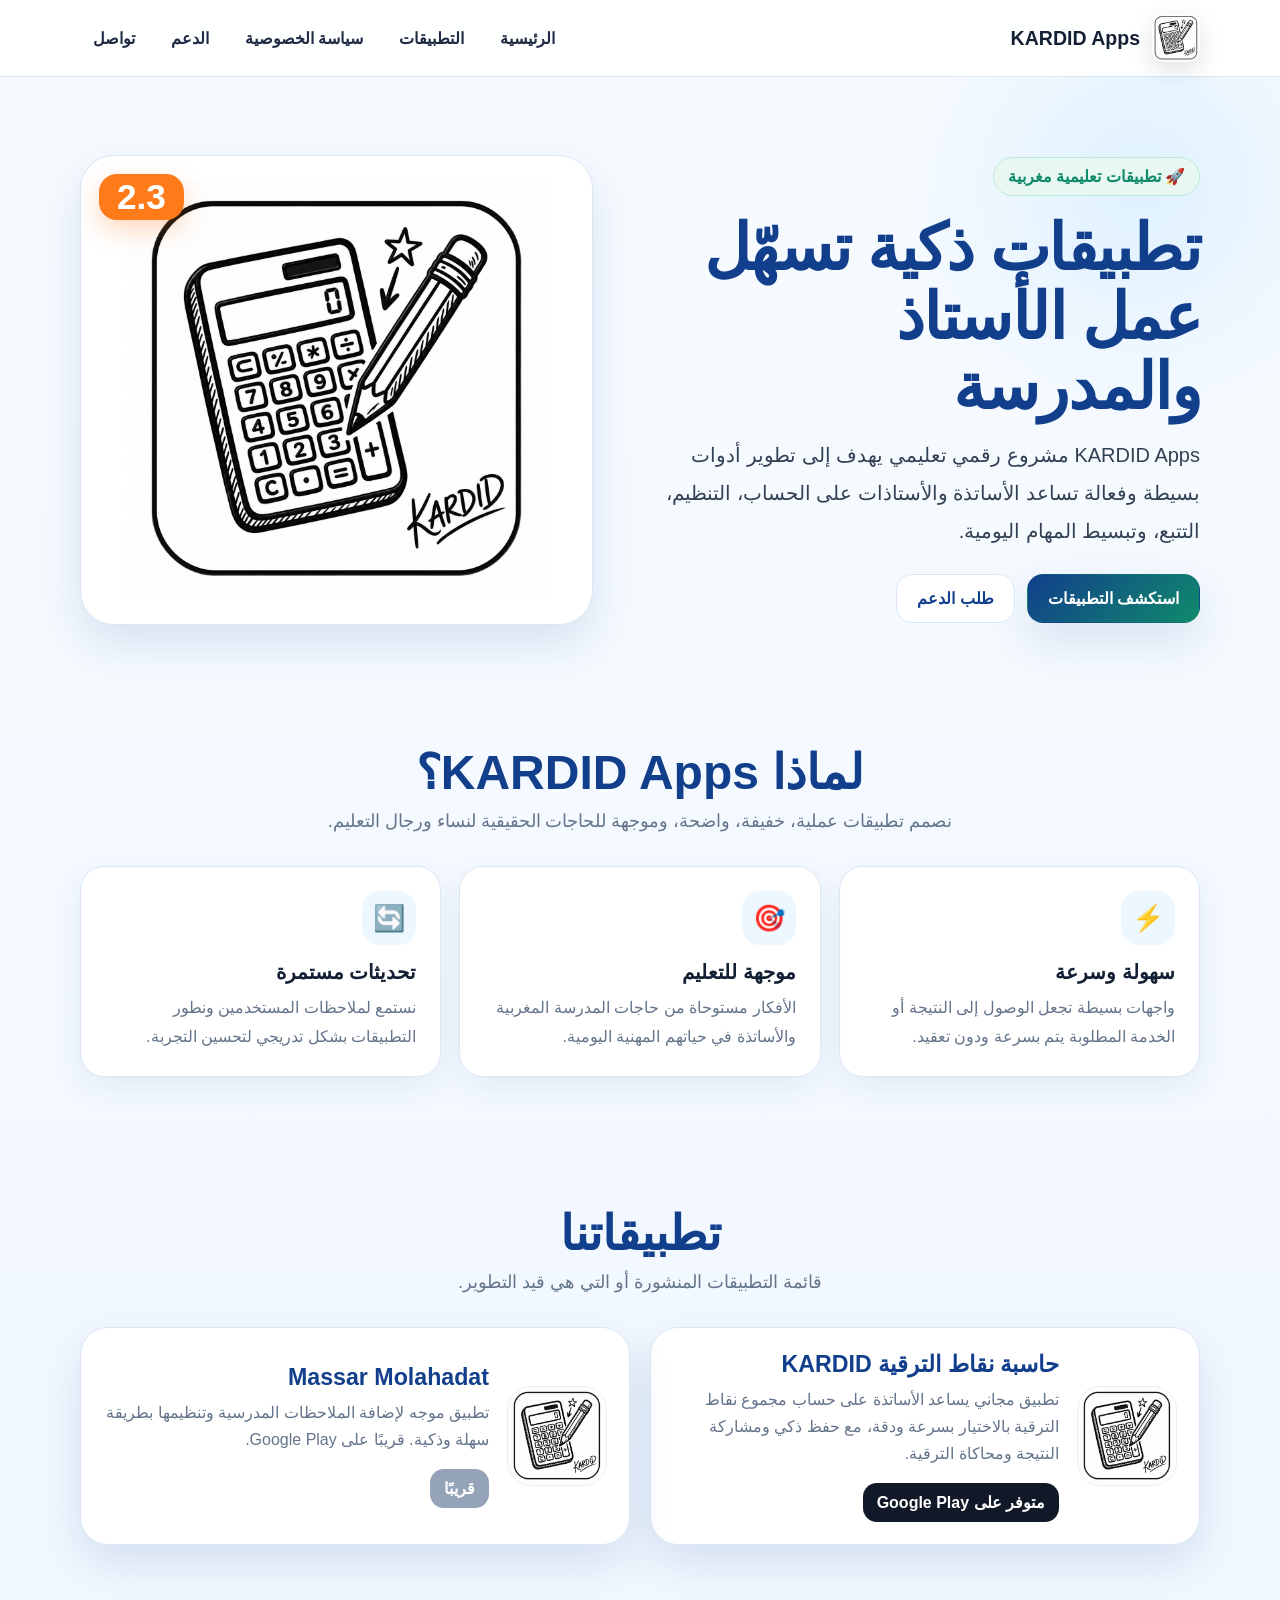
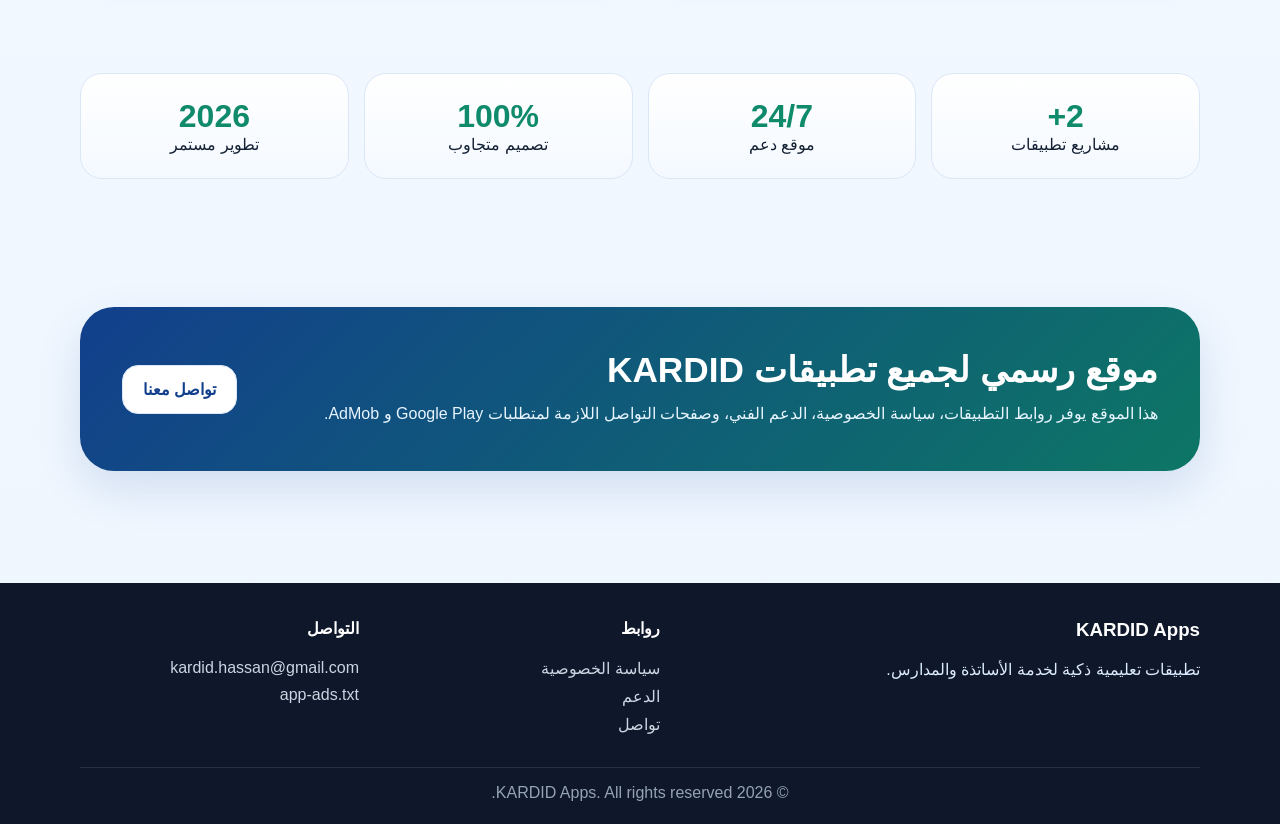
==== index.html @ 077e7aa3 "Initial KARDID Official Website" ====
<!doctype html><html lang="ar" dir="rtl"><head><meta charset="utf-8"><meta name="viewport" content="width=device-width,initial-scale=1"><title>KARDID Apps | تطبيقات تعليمية ذكية</title><meta name="description" content="الموقع الرسمي لتطبيقات KARDID التعليمية الموجهة للأساتذة والمدارس."><link rel="icon" href="assets/kardid-icon.png"><link rel="stylesheet" href="styles.css"></head><body><nav class="nav"><div class="container nav-inner"><a class="brand" href="index.html"><img src="assets/kardid-icon.png" alt="KARDID Apps"><span>KARDID Apps</span></a><button class="menu-btn">☰</button><div class="links"><a href="index.html">الرئيسية</a><a href="#apps">التطبيقات</a><a href="privacy.html">سياسة الخصوصية</a><a href="support.html">الدعم</a><a href="contact.html">تواصل</a></div></div></nav><header class="hero"><div class="container hero-grid"><div><span class="badge">🚀 تطبيقات تعليمية مغربية</span><h1>تطبيقات ذكية تسهّل عمل الأستاذ والمدرسة</h1><p>KARDID Apps مشروع رقمي تعليمي يهدف إلى تطوير أدوات بسيطة وفعالة تساعد الأساتذة والأستاذات على الحساب، التنظيم، التتبع، وتبسيط المهام اليومية.</p><div class="cta"><a class="btn primary" href="#apps">استكشف التطبيقات</a><a class="btn secondary" href="support.html">طلب الدعم</a></div></div><div class="phone-card"><img src="assets/kardid-icon.png" alt="KARDID app icon"></div></div></header><main><section class="section"><div class="container"><div class="section-title"><h2>لماذا KARDID Apps؟</h2><p>نصمم تطبيقات عملية، خفيفة، واضحة، وموجهة للحاجات الحقيقية لنساء ورجال التعليم.</p></div><div class="cards"><div class="card"><div class="icon">⚡</div><h3>سهولة وسرعة</h3><p>واجهات بسيطة تجعل الوصول إلى النتيجة أو الخدمة المطلوبة يتم بسرعة ودون تعقيد.</p></div><div class="card"><div class="icon">🎯</div><h3>موجهة للتعليم</h3><p>الأفكار مستوحاة من حاجات المدرسة المغربية والأساتذة في حياتهم المهنية اليومية.</p></div><div class="card"><div class="icon">🔄</div><h3>تحديثات مستمرة</h3><p>نستمع لملاحظات المستخدمين ونطور التطبيقات بشكل تدريجي لتحسين التجربة.</p></div></div></div></section><section id="apps" class="section"><div class="container"><div class="section-title"><h2>تطبيقاتنا</h2><p>قائمة التطبيقات المنشورة أو التي هي قيد التطوير.</p></div><div class="apps"><article class="app-card"><img src="assets/kardid-icon.png" alt="حاسبة نقاط الترقية"><div><h3>حاسبة نقاط الترقية KARDID</h3><p>تطبيق مجاني يساعد الأساتذة على حساب مجموع نقاط الترقية بالاختيار بسرعة ودقة، مع حفظ ذكي ومشاركة النتيجة ومحاكاة الترقية.</p><a class="store" target="_blank" href="https://play.google.com/store/apps/details?id=com.kardid.tarqia.app">متوفر على Google Play</a></div></article><article class="app-card"><img src="assets/kardid-icon.png" alt="Massar Molahadat"><div><h3>Massar Molahadat</h3><p>تطبيق موجه لإضافة الملاحظات المدرسية وتنظيمها بطريقة سهلة وذكية. قريبًا على Google Play.</p><a class="store disabled" href="#">قريبًا</a></div></article></div></div></section><section class="section"><div class="container"><div class="stats"><div class="stat"><strong>2+</strong><span>مشاريع تطبيقات</span></div><div class="stat"><strong>24/7</strong><span>موقع دعم</span></div><div class="stat"><strong>100%</strong><span>تصميم متجاوب</span></div><div class="stat"><strong>2026</strong><span>تطوير مستمر</span></div></div></div></section><section class="section"><div class="container"><div class="site-block"><div><h2>موقع رسمي لجميع تطبيقات KARDID</h2><p>هذا الموقع يوفر روابط التطبيقات، سياسة الخصوصية، الدعم الفني، وصفحات التواصل اللازمة لمتطلبات Google Play و AdMob.</p></div><a class="btn secondary" href="contact.html">تواصل معنا</a></div></div></section></main><footer class="footer"><div class="container"><div class="footer-grid"><div><h3>KARDID Apps</h3><p>تطبيقات تعليمية ذكية لخدمة الأساتذة والمدارس.</p></div><div><h4>روابط</h4><a href="privacy.html">سياسة الخصوصية</a><a href="support.html">الدعم</a><a href="contact.html">تواصل</a></div><div><h4>التواصل</h4><a href="mailto:kardid.hassan@gmail.com">kardid.hassan@gmail.com</a><a href="app-ads.txt">app-ads.txt</a></div></div><div class="copy">© <span id="year"></span> KARDID Apps. All rights reserved.</div></div></footer><script src="script.js"></script></body></html>
---- styles.css ----
:root{--blue:#123f8c;--blue2:#1e63d8;--green:#0f8a6a;--orange:#ff7a18;--bg:#f6f9ff;--dark:#132033;--muted:#64748b;--card:#fff;--line:#dbe7f7;--shadow:0 18px 45px rgba(18,63,140,.13)}*{box-sizing:border-box}html{scroll-behavior:smooth}body{margin:0;font-family:'Tajawal','Segoe UI',Arial,sans-serif;background:linear-gradient(180deg,#f7fbff 0%,#eef6ff 100%);color:var(--dark);direction:rtl}.container{width:min(1120px,92%);margin:auto}.nav{position:sticky;top:0;z-index:30;background:rgba(255,255,255,.84);backdrop-filter:blur(14px);border-bottom:1px solid var(--line)}.nav-inner{display:flex;align-items:center;justify-content:space-between;padding:14px 0}.brand{display:flex;align-items:center;gap:12px;text-decoration:none;color:var(--dark);font-weight:900}.brand img{width:48px;height:48px;border-radius:14px;box-shadow:0 8px 24px rgba(0,0,0,.12)}.brand span{font-size:1.22rem}.links{display:flex;gap:10px;align-items:center}.links a{color:#1f2a44;text-decoration:none;font-weight:800;padding:10px 13px;border-radius:12px}.links a:hover{background:#edf5ff;color:var(--blue)}.menu-btn{display:none;border:0;background:var(--blue);color:white;border-radius:12px;padding:10px 12px;font-size:20px}.hero{position:relative;overflow:hidden;padding:78px 0 55px}.hero::before{content:"";position:absolute;inset:-150px -120px auto auto;width:520px;height:520px;background:radial-gradient(circle,#dff1ff 0,#ffffff00 68%);z-index:-1}.hero-grid{display:grid;grid-template-columns:1.05fr .95fr;gap:40px;align-items:center}.badge{display:inline-flex;align-items:center;gap:8px;background:#e8f7f1;color:var(--green);font-weight:900;border:1px solid #bdebd9;border-radius:999px;padding:9px 14px}.hero h1{font-size:clamp(2.3rem,5vw,4.7rem);line-height:1.08;margin:18px 0 14px;color:var(--blue);letter-spacing:-1.5px}.hero p{font-size:1.25rem;line-height:1.9;color:#334155;margin:0 0 24px}.cta{display:flex;flex-wrap:wrap;gap:12px}.btn{display:inline-flex;align-items:center;justify-content:center;gap:9px;text-decoration:none;font-weight:900;border-radius:16px;padding:14px 20px;border:1px solid transparent;transition:.2s}.btn.primary{background:linear-gradient(135deg,var(--blue),var(--green));color:white;box-shadow:var(--shadow)}.btn.secondary{background:white;color:var(--blue);border-color:var(--line)}.btn:hover{transform:translateY(-2px)}.phone-card{background:white;border:1px solid var(--line);box-shadow:var(--shadow);border-radius:34px;padding:24px;position:relative}.phone-card::before{content:"2.3";position:absolute;left:18px;top:18px;background:var(--orange);color:white;font-size:2.2rem;font-weight:900;border-radius:18px;padding:3px 18px;box-shadow:0 10px 25px rgba(255,122,24,.28)}.phone-card img{width:100%;border-radius:24px;display:block;max-height:420px;object-fit:contain}.section{padding:64px 0}.section-title{text-align:center;margin-bottom:34px}.section-title h2{font-size:clamp(1.9rem,4vw,3rem);margin:0 0 10px;color:var(--blue)}.section-title p{color:var(--muted);font-size:1.12rem;margin:0}.cards{display:grid;grid-template-columns:repeat(3,1fr);gap:18px}.card{background:var(--card);border:1px solid var(--line);border-radius:24px;padding:24px;box-shadow:0 10px 30px rgba(15,55,120,.07)}.card .icon{width:54px;height:54px;display:grid;place-items:center;border-radius:18px;background:#edf7ff;color:var(--blue);font-size:26px;margin-bottom:15px}.card h3{margin:0 0 10px;color:var(--dark);font-size:1.25rem}.card p{color:var(--muted);line-height:1.8;margin:0}.apps{display:grid;grid-template-columns:repeat(2,1fr);gap:20px}.app-card{display:grid;grid-template-columns:100px 1fr;gap:18px;align-items:center;background:white;border:1px solid var(--line);border-radius:28px;padding:22px;box-shadow:var(--shadow)}.app-card img{width:100px;height:100px;border-radius:24px;object-fit:cover;border:1px solid #e8eef8}.app-card h3{margin:0;color:var(--blue);font-size:1.45rem}.app-card p{margin:8px 0 16px;color:var(--muted);line-height:1.7}.store{background:#111827;color:white;border-radius:14px;padding:10px 14px;text-decoration:none;font-weight:900;display:inline-flex;align-items:center;gap:8px}.store.disabled{background:#94a3b8;pointer-events:none}.stats{display:grid;grid-template-columns:repeat(4,1fr);gap:15px}.stat{text-align:center;background:linear-gradient(180deg,#fff,#f4f9ff);border:1px solid var(--line);border-radius:22px;padding:24px}.stat strong{display:block;color:var(--green);font-size:2rem}.site-block{background:linear-gradient(135deg,var(--blue),#0d7665);color:white;border-radius:34px;padding:42px;display:grid;grid-template-columns:1fr auto;gap:20px;align-items:center;box-shadow:var(--shadow)}.site-block h2{font-size:2.2rem;margin:0 0 10px}.site-block p{margin:0;color:#e8f5ff;line-height:1.8}.footer{background:#0f172a;color:#dbeafe;padding:36px 0 22px;margin-top:48px}.footer-grid{display:grid;grid-template-columns:1.3fr .7fr .7fr;gap:22px}.footer h3,.footer h4{color:white;margin-top:0}.footer a{display:block;color:#cbd5e1;text-decoration:none;margin:9px 0}.footer a:hover{color:white}.copy{border-top:1px solid rgba(255,255,255,.1);margin-top:24px;padding-top:16px;text-align:center;color:#94a3b8}.page-hero{padding:55px 0 20px}.page-hero h1{color:var(--blue);font-size:2.6rem;margin:0 0 10px}.content{background:white;border:1px solid var(--line);border-radius:28px;padding:32px;box-shadow:var(--shadow);line-height:2;color:#334155}.content h2,.content h3{color:var(--blue)}.content a{color:var(--blue);font-weight:800}.contact-grid{display:grid;grid-template-columns:1fr 1fr;gap:20px}.notice{background:#fff7ed;border:1px solid #fed7aa;color:#9a3412;padding:14px;border-radius:16px}.ltr{direction:ltr;unicode-bidi:embed}@media(max-width:820px){.menu-btn{display:block}.links{display:none;position:absolute;top:76px;left:4%;right:4%;background:white;border:1px solid var(--line);border-radius:18px;box-shadow:var(--shadow);padding:10px;flex-direction:column;align-items:stretch}.links.open{display:flex}.links a{text-align:center}.hero-grid,.apps,.footer-grid,.contact-grid,.site-block{grid-template-columns:1fr}.cards{grid-template-columns:1fr}.stats{grid-template-columns:repeat(2,1fr)}.hero{padding:44px 0 36px}.app-card{grid-template-columns:78px 1fr;padding:16px}.app-card img{width:78px;height:78px}.site-block{padding:28px}.content{padding:22px}.phone-card::before{font-size:1.6rem}}@media(max-width:480px){.stats{grid-template-columns:1fr}.cta .btn{width:100%}.hero h1{font-size:2.2rem}.brand span{font-size:1rem}}
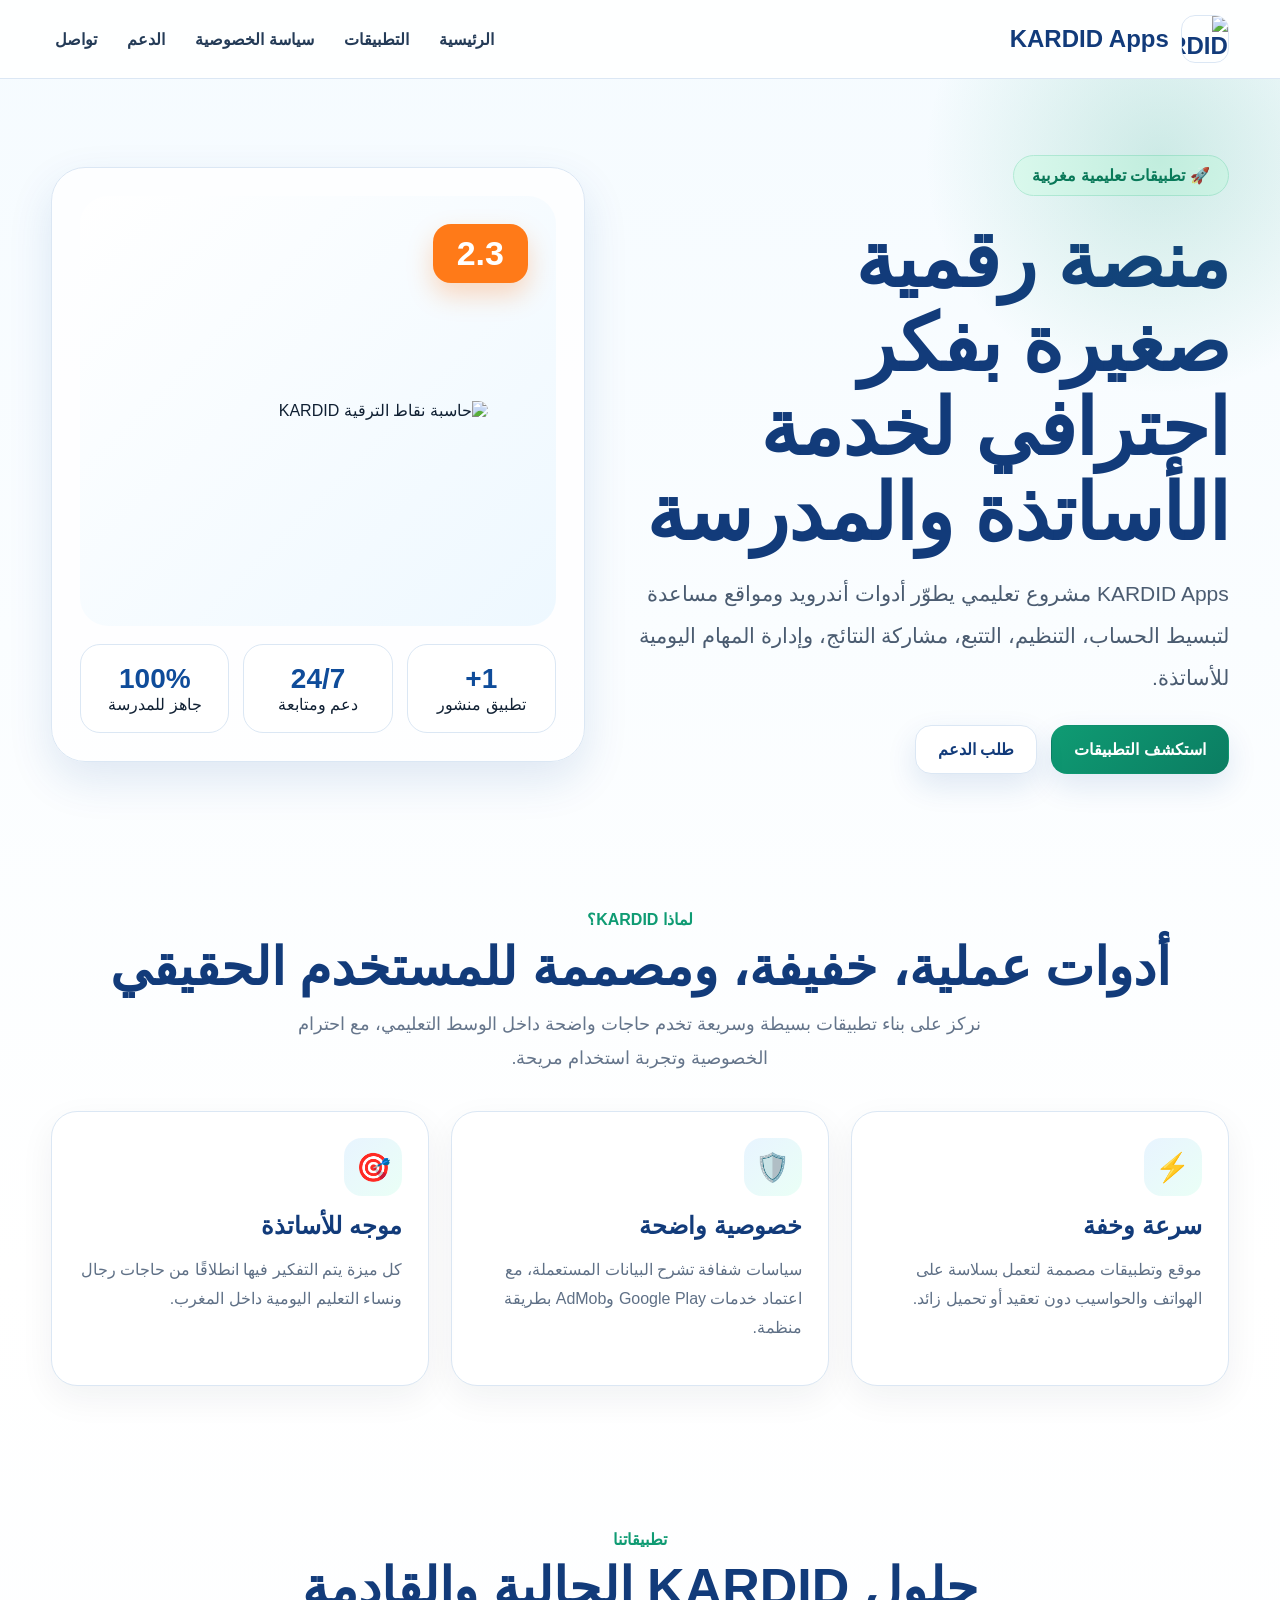
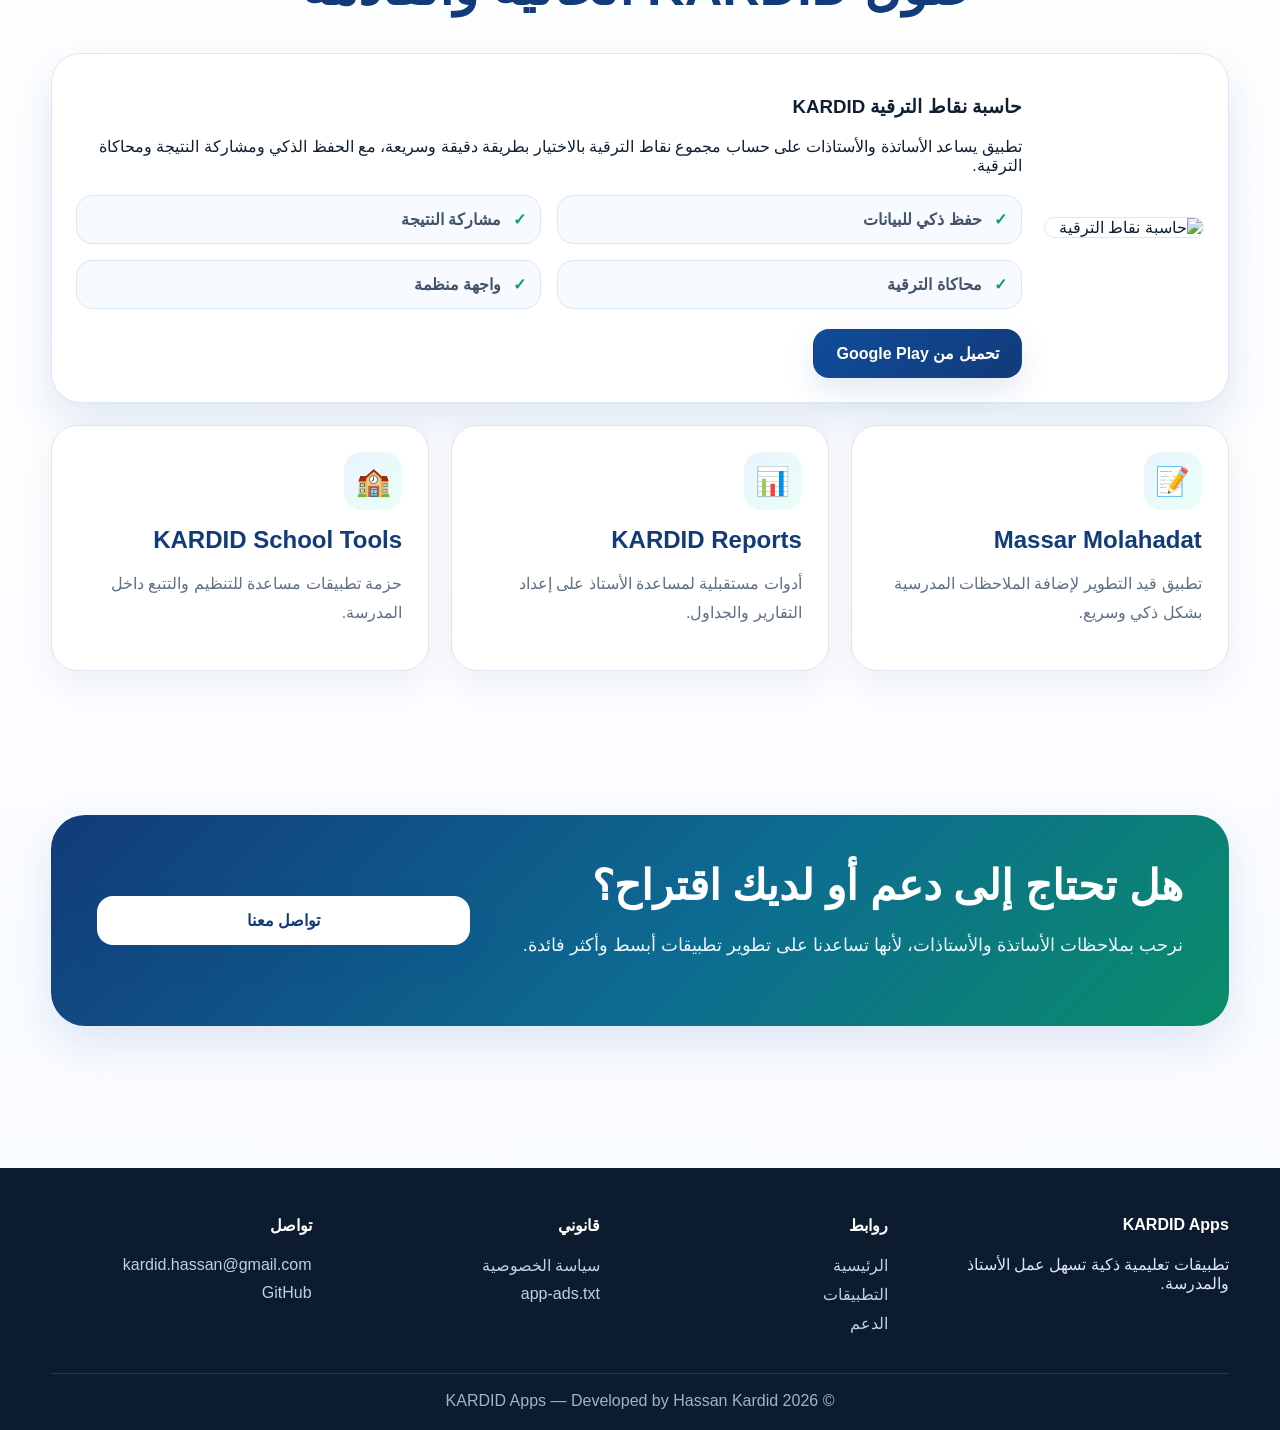
==== commit 7feb1972: "Update KARDID Website v2.0" ====
--- a/index.html
+++ b/index.html
@@ -1 +1,8 @@
-<!doctype html><html lang="ar" dir="rtl"><head><meta charset="utf-8"><meta name="viewport" content="width=device-width,initial-scale=1"><title>KARDID Apps | تطبيقات تعليمية ذكية</title><meta name="description" content="الموقع الرسمي لتطبيقات KARDID التعليمية الموجهة للأساتذة والمدارس."><link rel="icon" href="assets/kardid-icon.png"><link rel="stylesheet" href="styles.css"></head><body><nav class="nav"><div class="container nav-inner"><a class="brand" href="index.html"><img src="assets/kardid-icon.png" alt="KARDID Apps"><span>KARDID Apps</span></a><button class="menu-btn">☰</button><div class="links"><a href="index.html">الرئيسية</a><a href="#apps">التطبيقات</a><a href="privacy.html">سياسة الخصوصية</a><a href="support.html">الدعم</a><a href="contact.html">تواصل</a></div></div></nav><header class="hero"><div class="container hero-grid"><div><span class="badge">🚀 تطبيقات تعليمية مغربية</span><h1>تطبيقات ذكية تسهّل عمل الأستاذ والمدرسة</h1><p>KARDID Apps مشروع رقمي تعليمي يهدف إلى تطوير أدوات بسيطة وفعالة تساعد الأساتذة والأستاذات على الحساب، التنظيم، التتبع، وتبسيط المهام اليومية.</p><div class="cta"><a class="btn primary" href="#apps">استكشف التطبيقات</a><a class="btn secondary" href="support.html">طلب الدعم</a></div></div><div class="phone-card"><img src="assets/kardid-icon.png" alt="KARDID app icon"></div></div></header><main><section class="section"><div class="container"><div class="section-title"><h2>لماذا KARDID Apps؟</h2><p>نصمم تطبيقات عملية، خفيفة، واضحة، وموجهة للحاجات الحقيقية لنساء ورجال التعليم.</p></div><div class="cards"><div class="card"><div class="icon">⚡</div><h3>سهولة وسرعة</h3><p>واجهات بسيطة تجعل الوصول إلى النتيجة أو الخدمة المطلوبة يتم بسرعة ودون تعقيد.</p></div><div class="card"><div class="icon">🎯</div><h3>موجهة للتعليم</h3><p>الأفكار مستوحاة من حاجات المدرسة المغربية والأساتذة في حياتهم المهنية اليومية.</p></div><div class="card"><div class="icon">🔄</div><h3>تحديثات مستمرة</h3><p>نستمع لملاحظات المستخدمين ونطور التطبيقات بشكل تدريجي لتحسين التجربة.</p></div></div></div></section><section id="apps" class="section"><div class="container"><div class="section-title"><h2>تطبيقاتنا</h2><p>قائمة التطبيقات المنشورة أو التي هي قيد التطوير.</p></div><div class="apps"><article class="app-card"><img src="assets/kardid-icon.png" alt="حاسبة نقاط الترقية"><div><h3>حاسبة نقاط الترقية KARDID</h3><p>تطبيق مجاني يساعد الأساتذة على حساب مجموع نقاط الترقية بالاختيار بسرعة ودقة، مع حفظ ذكي ومشاركة النتيجة ومحاكاة الترقية.</p><a class="store" target="_blank" href="https://play.google.com/store/apps/details?id=com.kardid.tarqia.app">متوفر على Google Play</a></div></article><article class="app-card"><img src="assets/kardid-icon.png" alt="Massar Molahadat"><div><h3>Massar Molahadat</h3><p>تطبيق موجه لإضافة الملاحظات المدرسية وتنظيمها بطريقة سهلة وذكية. قريبًا على Google Play.</p><a class="store disabled" href="#">قريبًا</a></div></article></div></div></section><section class="section"><div class="container"><div class="stats"><div class="stat"><strong>2+</strong><span>مشاريع تطبيقات</span></div><div class="stat"><strong>24/7</strong><span>موقع دعم</span></div><div class="stat"><strong>100%</strong><span>تصميم متجاوب</span></div><div class="stat"><strong>2026</strong><span>تطوير مستمر</span></div></div></div></section><section class="section"><div class="container"><div class="site-block"><div><h2>موقع رسمي لجميع تطبيقات KARDID</h2><p>هذا الموقع يوفر روابط التطبيقات، سياسة الخصوصية، الدعم الفني، وصفحات التواصل اللازمة لمتطلبات Google Play و AdMob.</p></div><a class="btn secondary" href="contact.html">تواصل معنا</a></div></div></section></main><footer class="footer"><div class="container"><div class="footer-grid"><div><h3>KARDID Apps</h3><p>تطبيقات تعليمية ذكية لخدمة الأساتذة والمدارس.</p></div><div><h4>روابط</h4><a href="privacy.html">سياسة الخصوصية</a><a href="support.html">الدعم</a><a href="contact.html">تواصل</a></div><div><h4>التواصل</h4><a href="mailto:kardid.hassan@gmail.com">kardid.hassan@gmail.com</a><a href="app-ads.txt">app-ads.txt</a></div></div><div class="copy">© <span id="year"></span> KARDID Apps. All rights reserved.</div></div></footer><script src="script.js"></script></body></html>
+<!doctype html><html lang="ar" dir="rtl"><head><meta charset="utf-8"><meta name="viewport" content="width=device-width,initial-scale=1"><title>KARDID Apps | تطبيقات تعليمية ذكية</title><meta name="description" content="الموقع الرسمي لتطبيقات KARDID التعليمية: أدوات بسيطة وذكية لتسهيل عمل الأساتذة والمدرسة."><link rel="icon" href="assets/kardid-icon.png"><link rel="stylesheet" href="styles.css"></head><body>
+<header class="topbar"><div class="container nav"><a class="brand" href="index.html"><img src="assets/kardid-icon.png" alt="KARDID"><span>KARDID Apps</span></a><nav class="links"><a href="index.html">الرئيسية</a><a href="#apps">التطبيقات</a><a href="privacy.html">سياسة الخصوصية</a><a href="support.html">الدعم</a><a href="contact.html">تواصل</a></nav><button class="hamburger" data-menu>☰</button></div></header>
+<main>
+<section class="hero"><div class="container hero-grid"><div class="reveal"><span class="badge">🚀 تطبيقات تعليمية مغربية</span><h1>منصة رقمية صغيرة بفكر احترافي لخدمة الأساتذة والمدرسة</h1><p>KARDID Apps مشروع تعليمي يطوّر أدوات أندرويد ومواقع مساعدة لتبسيط الحساب، التنظيم، التتبع، مشاركة النتائج، وإدارة المهام اليومية للأساتذة.</p><div class="hero-actions"><a class="btn primary" href="#apps">استكشف التطبيقات</a><a class="btn light" href="support.html">طلب الدعم</a></div></div><div class="hero-card reveal"><div class="app-visual"><span class="version">2.3</span><img src="assets/kardid-icon.png" alt="حاسبة نقاط الترقية KARDID"></div><div class="stats"><div class="stat"><strong>1+</strong><span>تطبيق منشور</span></div><div class="stat"><strong>24/7</strong><span>دعم ومتابعة</span></div><div class="stat"><strong>100%</strong><span>جاهز للمدرسة</span></div></div></div></div></section>
+<section class="section"><div class="container"><div class="section-title reveal"><span>لماذا KARDID؟</span><h2>أدوات عملية، خفيفة، ومصممة للمستخدم الحقيقي</h2><p>نركز على بناء تطبيقات بسيطة وسريعة تخدم حاجات واضحة داخل الوسط التعليمي، مع احترام الخصوصية وتجربة استخدام مريحة.</p></div><div class="cards"><article class="card reveal"><div class="icon">⚡</div><h3>سرعة وخفة</h3><p>موقع وتطبيقات مصممة لتعمل بسلاسة على الهواتف والحواسيب دون تعقيد أو تحميل زائد.</p></article><article class="card reveal"><div class="icon">🛡️</div><h3>خصوصية واضحة</h3><p>سياسات شفافة تشرح البيانات المستعملة، مع اعتماد خدمات Google Play وAdMob بطريقة منظمة.</p></article><article class="card reveal"><div class="icon">🎯</div><h3>موجه للأساتذة</h3><p>كل ميزة يتم التفكير فيها انطلاقًا من حاجات رجال ونساء التعليم اليومية داخل المغرب.</p></article></div></div></section>
+<section id="apps" class="section"><div class="container"><div class="section-title reveal"><span>تطبيقاتنا</span><h2>حلول KARDID الحالية والقادمة</h2></div><div class="app-card reveal"><img src="assets/kardid-icon.png" alt="حاسبة نقاط الترقية"><div><h3>حاسبة نقاط الترقية KARDID</h3><p>تطبيق يساعد الأساتذة والأستاذات على حساب مجموع نقاط الترقية بالاختيار بطريقة دقيقة وسريعة، مع الحفظ الذكي ومشاركة النتيجة ومحاكاة الترقية.</p><div class="feature-list"><div class="feature"><b>✓</b> حفظ ذكي للبيانات</div><div class="feature"><b>✓</b> مشاركة النتيجة</div><div class="feature"><b>✓</b> محاكاة الترقية</div><div class="feature"><b>✓</b> واجهة منظمة</div></div><a class="btn blue" href="https://play.google.com/store/apps/details?id=com.kardid.tarqia.app" target="_blank" rel="noopener">تحميل من Google Play</a></div></div><div class="cards" style="margin-top:22px"><article class="card reveal"><div class="icon">📝</div><h3>Massar Molahadat</h3><p>تطبيق قيد التطوير لإضافة الملاحظات المدرسية بشكل ذكي وسريع.</p></article><article class="card reveal"><div class="icon">📊</div><h3>KARDID Reports</h3><p>أدوات مستقبلية لمساعدة الأستاذ على إعداد التقارير والجداول.</p></article><article class="card reveal"><div class="icon">🏫</div><h3>KARDID School Tools</h3><p>حزمة تطبيقات مساعدة للتنظيم والتتبع داخل المدرسة.</p></article></div></div></section>
+<section class="section"><div class="container"><div class="cta reveal"><div><h2>هل تحتاج إلى دعم أو لديك اقتراح؟</h2><p>نرحب بملاحظات الأساتذة والأستاذات، لأنها تساعدنا على تطوير تطبيقات أبسط وأكثر فائدة.</p></div><a class="btn" href="contact.html">تواصل معنا</a></div></div></section>
+</main><footer class="footer"><div class="container footer-grid"><div><h4>KARDID Apps</h4><p>تطبيقات تعليمية ذكية تسهل عمل الأستاذ والمدرسة.</p></div><div><h4>روابط</h4><a href="index.html">الرئيسية</a><a href="#apps">التطبيقات</a><a href="support.html">الدعم</a></div><div><h4>قانوني</h4><a href="privacy.html">سياسة الخصوصية</a><a href="app-ads.txt">app-ads.txt</a></div><div><h4>تواصل</h4><a href="mailto:kardid.hassan@gmail.com">kardid.hassan@gmail.com</a><a href="https://github.com/kardidapps" target="_blank">GitHub</a></div></div><div class="container copy">© 2026 KARDID Apps — Developed by Hassan Kardid</div></footer><div class="toast"></div><script src="script.js"></script></body></html>
--- a/styles.css
+++ b/styles.css
@@ -1 +1,4 @@
-:root{--blue:#123f8c;--blue2:#1e63d8;--green:#0f8a6a;--orange:#ff7a18;--bg:#f6f9ff;--dark:#132033;--muted:#64748b;--card:#fff;--line:#dbe7f7;--shadow:0 18px 45px rgba(18,63,140,.13)}*{box-sizing:border-box}html{scroll-behavior:smooth}body{margin:0;font-family:'Tajawal','Segoe UI',Arial,sans-serif;background:linear-gradient(180deg,#f7fbff 0%,#eef6ff 100%);color:var(--dark);direction:rtl}.container{width:min(1120px,92%);margin:auto}.nav{position:sticky;top:0;z-index:30;background:rgba(255,255,255,.84);backdrop-filter:blur(14px);border-bottom:1px solid var(--line)}.nav-inner{display:flex;align-items:center;justify-content:space-between;padding:14px 0}.brand{display:flex;align-items:center;gap:12px;text-decoration:none;color:var(--dark);font-weight:900}.brand img{width:48px;height:48px;border-radius:14px;box-shadow:0 8px 24px rgba(0,0,0,.12)}.brand span{font-size:1.22rem}.links{display:flex;gap:10px;align-items:center}.links a{color:#1f2a44;text-decoration:none;font-weight:800;padding:10px 13px;border-radius:12px}.links a:hover{background:#edf5ff;color:var(--blue)}.menu-btn{display:none;border:0;background:var(--blue);color:white;border-radius:12px;padding:10px 12px;font-size:20px}.hero{position:relative;overflow:hidden;padding:78px 0 55px}.hero::before{content:"";position:absolute;inset:-150px -120px auto auto;width:520px;height:520px;background:radial-gradient(circle,#dff1ff 0,#ffffff00 68%);z-index:-1}.hero-grid{display:grid;grid-template-columns:1.05fr .95fr;gap:40px;align-items:center}.badge{display:inline-flex;align-items:center;gap:8px;background:#e8f7f1;color:var(--green);font-weight:900;border:1px solid #bdebd9;border-radius:999px;padding:9px 14px}.hero h1{font-size:clamp(2.3rem,5vw,4.7rem);line-height:1.08;margin:18px 0 14px;color:var(--blue);letter-spacing:-1.5px}.hero p{font-size:1.25rem;line-height:1.9;color:#334155;margin:0 0 24px}.cta{display:flex;flex-wrap:wrap;gap:12px}.btn{display:inline-flex;align-items:center;justify-content:center;gap:9px;text-decoration:none;font-weight:900;border-radius:16px;padding:14px 20px;border:1px solid transparent;transition:.2s}.btn.primary{background:linear-gradient(135deg,var(--blue),var(--green));color:white;box-shadow:var(--shadow)}.btn.secondary{background:white;color:var(--blue);border-color:var(--line)}.btn:hover{transform:translateY(-2px)}.phone-card{background:white;border:1px solid var(--line);box-shadow:var(--shadow);border-radius:34px;padding:24px;position:relative}.phone-card::before{content:"2.3";position:absolute;left:18px;top:18px;background:var(--orange);color:white;font-size:2.2rem;font-weight:900;border-radius:18px;padding:3px 18px;box-shadow:0 10px 25px rgba(255,122,24,.28)}.phone-card img{width:100%;border-radius:24px;display:block;max-height:420px;object-fit:contain}.section{padding:64px 0}.section-title{text-align:center;margin-bottom:34px}.section-title h2{font-size:clamp(1.9rem,4vw,3rem);margin:0 0 10px;color:var(--blue)}.section-title p{color:var(--muted);font-size:1.12rem;margin:0}.cards{display:grid;grid-template-columns:repeat(3,1fr);gap:18px}.card{background:var(--card);border:1px solid var(--line);border-radius:24px;padding:24px;box-shadow:0 10px 30px rgba(15,55,120,.07)}.card .icon{width:54px;height:54px;display:grid;place-items:center;border-radius:18px;background:#edf7ff;color:var(--blue);font-size:26px;margin-bottom:15px}.card h3{margin:0 0 10px;color:var(--dark);font-size:1.25rem}.card p{color:var(--muted);line-height:1.8;margin:0}.apps{display:grid;grid-template-columns:repeat(2,1fr);gap:20px}.app-card{display:grid;grid-template-columns:100px 1fr;gap:18px;align-items:center;background:white;border:1px solid var(--line);border-radius:28px;padding:22px;box-shadow:var(--shadow)}.app-card img{width:100px;height:100px;border-radius:24px;object-fit:cover;border:1px solid #e8eef8}.app-card h3{margin:0;color:var(--blue);font-size:1.45rem}.app-card p{margin:8px 0 16px;color:var(--muted);line-height:1.7}.store{background:#111827;color:white;border-radius:14px;padding:10px 14px;text-decoration:none;font-weight:900;display:inline-flex;align-items:center;gap:8px}.store.disabled{background:#94a3b8;pointer-events:none}.stats{display:grid;grid-template-columns:repeat(4,1fr);gap:15px}.stat{text-align:center;background:linear-gradient(180deg,#fff,#f4f9ff);border:1px solid var(--line);border-radius:22px;padding:24px}.stat strong{display:block;color:var(--green);font-size:2rem}.site-block{background:linear-gradient(135deg,var(--blue),#0d7665);color:white;border-radius:34px;padding:42px;display:grid;grid-template-columns:1fr auto;gap:20px;align-items:center;box-shadow:var(--shadow)}.site-block h2{font-size:2.2rem;margin:0 0 10px}.site-block p{margin:0;color:#e8f5ff;line-height:1.8}.footer{background:#0f172a;color:#dbeafe;padding:36px 0 22px;margin-top:48px}.footer-grid{display:grid;grid-template-columns:1.3fr .7fr .7fr;gap:22px}.footer h3,.footer h4{color:white;margin-top:0}.footer a{display:block;color:#cbd5e1;text-decoration:none;margin:9px 0}.footer a:hover{color:white}.copy{border-top:1px solid rgba(255,255,255,.1);margin-top:24px;padding-top:16px;text-align:center;color:#94a3b8}.page-hero{padding:55px 0 20px}.page-hero h1{color:var(--blue);font-size:2.6rem;margin:0 0 10px}.content{background:white;border:1px solid var(--line);border-radius:28px;padding:32px;box-shadow:var(--shadow);line-height:2;color:#334155}.content h2,.content h3{color:var(--blue)}.content a{color:var(--blue);font-weight:800}.contact-grid{display:grid;grid-template-columns:1fr 1fr;gap:20px}.notice{background:#fff7ed;border:1px solid #fed7aa;color:#9a3412;padding:14px;border-radius:16px}.ltr{direction:ltr;unicode-bidi:embed}@media(max-width:820px){.menu-btn{display:block}.links{display:none;position:absolute;top:76px;left:4%;right:4%;background:white;border:1px solid var(--line);border-radius:18px;box-shadow:var(--shadow);padding:10px;flex-direction:column;align-items:stretch}.links.open{display:flex}.links a{text-align:center}.hero-grid,.apps,.footer-grid,.contact-grid,.site-block{grid-template-columns:1fr}.cards{grid-template-columns:1fr}.stats{grid-template-columns:repeat(2,1fr)}.hero{padding:44px 0 36px}.app-card{grid-template-columns:78px 1fr;padding:16px}.app-card img{width:78px;height:78px}.site-block{padding:28px}.content{padding:22px}.phone-card::before{font-size:1.6rem}}@media(max-width:480px){.stats{grid-template-columns:1fr}.cta .btn{width:100%}.hero h1{font-size:2.2rem}.brand span{font-size:1rem}}
+:root{
+  --bg:#f7fbff;--surface:#ffffff;--ink:#102033;--muted:#65758b;--primary:#0f4c9a;--primary-2:#123b7a;--accent:#0f9b73;--orange:#ff7a18;--line:#dbe7f4;--shadow:0 18px 45px rgba(15,76,154,.12);--radius:26px
+}
+*{box-sizing:border-box}html{scroll-behavior:smooth}body{margin:0;font-family:"Tajawal","Segoe UI",Arial,sans-serif;background:linear-gradient(180deg,#f5fbff 0%,#fff 42%,#f8fbff 100%);color:var(--ink);direction:rtl;overflow-x:hidden}a{text-decoration:none;color:inherit}img{max-width:100%;display:block}.container{width:min(1180px,92%);margin:auto}.topbar{position:sticky;top:0;z-index:50;background:rgba(255,255,255,.86);backdrop-filter:blur(16px);border-bottom:1px solid var(--line)}.nav{height:78px;display:flex;align-items:center;justify-content:space-between;gap:18px}.brand{display:flex;align-items:center;gap:12px;font-weight:900;font-size:24px;color:var(--primary-2)}.brand img{width:48px;height:48px;border-radius:14px;border:1px solid var(--line)}.links{display:flex;gap:22px;align-items:center;font-weight:800;color:#243b57}.links a{padding:10px 4px}.links a:hover{color:var(--accent)}.hamburger{display:none;border:0;background:#edf6ff;border-radius:12px;padding:10px;font-size:22px}.btn{display:inline-flex;align-items:center;justify-content:center;gap:10px;padding:14px 22px;border-radius:16px;font-weight:900;border:1px solid transparent;box-shadow:0 12px 30px rgba(15,76,154,.12);transition:.25s}.btn.primary{background:linear-gradient(135deg,var(--accent),#0b7d62);color:white}.btn.blue{background:linear-gradient(135deg,var(--primary),var(--primary-2));color:white}.btn.light{background:white;border-color:var(--line);color:var(--primary-2)}.btn:hover{transform:translateY(-2px)}.hero{position:relative;padding:76px 0 64px;overflow:hidden}.hero:before{content:"";position:absolute;inset:-180px -140px auto auto;width:520px;height:520px;background:radial-gradient(circle,rgba(15,155,115,.18),transparent 64%);border-radius:50%}.hero-grid{display:grid;grid-template-columns:1.05fr .95fr;gap:54px;align-items:center}.badge{display:inline-flex;align-items:center;gap:8px;background:#e8fff5;color:#087455;border:1px solid #bff0dd;padding:10px 18px;border-radius:999px;font-weight:900}.hero h1{font-size:clamp(42px,7vw,78px);line-height:1.08;margin:22px 0 18px;color:var(--primary-2);letter-spacing:-1px}.hero p{font-size:21px;line-height:2;color:#4b5c71;margin:0 0 26px}.hero-actions{display:flex;gap:14px;flex-wrap:wrap}.hero-card{background:rgba(255,255,255,.82);border:1px solid var(--line);border-radius:34px;padding:28px;box-shadow:var(--shadow);position:relative}.app-visual{background:linear-gradient(135deg,#fff,#eef8ff);border-radius:28px;padding:26px;min-height:430px;display:grid;place-items:center;position:relative;overflow:hidden}.app-visual .version{position:absolute;top:28px;right:28px;background:var(--orange);color:white;font-size:34px;font-weight:900;border-radius:18px;padding:10px 24px;box-shadow:0 12px 26px rgba(255,122,24,.28)}.app-visual img{width:min(380px,80%);border-radius:34px}.stats{display:grid;grid-template-columns:repeat(3,1fr);gap:14px;margin-top:18px}.stat{background:white;border:1px solid var(--line);padding:18px;border-radius:20px;text-align:center}.stat strong{display:block;font-size:28px;color:var(--primary)}.section{padding:72px 0}.section-title{text-align:center;margin-bottom:36px}.section-title span{color:var(--accent);font-weight:900}.section-title h2{margin:8px 0 10px;font-size:clamp(32px,4.5vw,52px);color:var(--primary-2)}.section-title p{margin:0 auto;color:var(--muted);font-size:18px;line-height:1.9;max-width:760px}.cards{display:grid;grid-template-columns:repeat(3,1fr);gap:22px}.card{background:var(--surface);border:1px solid var(--line);border-radius:var(--radius);padding:26px;box-shadow:0 12px 35px rgba(15,32,51,.06);transition:.25s}.card:hover{transform:translateY(-6px);box-shadow:var(--shadow)}.icon{width:58px;height:58px;border-radius:18px;display:grid;place-items:center;background:linear-gradient(135deg,#e8f4ff,#eafff6);font-size:28px;margin-bottom:16px}.card h3{font-size:24px;margin:8px 0;color:var(--primary-2)}.card p,.card li{color:#5f7086;line-height:1.8;font-size:16px}.app-card{display:grid;grid-template-columns:160px 1fr;gap:22px;align-items:center;background:white;border:1px solid var(--line);border-radius:30px;padding:24px;box-shadow:var(--shadow)}.app-card img{border-radius:28px;border:1px solid var(--line)}.feature-list{display:grid;grid-template-columns:1fr 1fr;gap:16px;margin:20px 0}.feature{display:flex;gap:12px;background:#f7fbff;border:1px solid var(--line);padding:14px;border-radius:16px;color:#43536a;font-weight:700}.feature b{color:var(--accent)}.cta{background:linear-gradient(135deg,var(--primary-2),#0d6b92 55%,#0a8d69);color:white;border-radius:34px;padding:46px;display:grid;grid-template-columns:1.3fr .7fr;align-items:center;gap:20px;box-shadow:var(--shadow)}.cta h2{font-size:42px;margin:0 0 12px}.cta p{font-size:18px;line-height:1.9;color:#e9f5ff}.cta .btn{background:white;color:var(--primary-2)}.footer{background:#0d1b2e;color:#d9e7f5;margin-top:70px;padding:48px 0 20px}.footer-grid{display:grid;grid-template-columns:1.2fr repeat(3,1fr);gap:28px}.footer h4{color:white;margin-top:0}.footer a{display:block;color:#bdd0e4;margin:10px 0}.copy{border-top:1px solid rgba(255,255,255,.12);margin-top:30px;padding-top:18px;color:#9fb4ca;text-align:center}.page-hero{padding:56px 0 30px;background:linear-gradient(135deg,#edf7ff,#fff)}.page-hero h1{font-size:48px;color:var(--primary-2);margin:0 0 10px}.content{background:white;border:1px solid var(--line);border-radius:28px;padding:34px;box-shadow:0 12px 35px rgba(15,32,51,.05);line-height:2;color:#40516a}.content h2{color:var(--primary-2);margin-top:32px}.content ul{padding-right:22px}.contact-grid{display:grid;grid-template-columns:1fr 1fr;gap:24px}.field{display:flex;flex-direction:column;gap:8px;margin-bottom:14px}.field input,.field textarea{padding:14px;border:1px solid var(--line);border-radius:14px;font:inherit}.field textarea{min-height:140px}.toast{position:fixed;bottom:18px;left:18px;background:#0d1b2e;color:white;padding:14px 18px;border-radius:14px;box-shadow:var(--shadow);display:none}.reveal{opacity:0;transform:translateY(18px);transition:.65s}.reveal.show{opacity:1;transform:none}@media(max-width:900px){.hamburger{display:block}.links{position:absolute;top:78px;right:0;left:0;background:white;border-bottom:1px solid var(--line);display:none;flex-direction:column;padding:18px}.links.open{display:flex}.hero-grid,.cta,.contact-grid{grid-template-columns:1fr}.hero{text-align:center}.hero-actions{justify-content:center}.cards{grid-template-columns:1fr}.app-card{grid-template-columns:1fr;text-align:center}.app-card img{margin:auto;width:150px}.feature-list{grid-template-columns:1fr}.footer-grid{grid-template-columns:1fr}.stats{grid-template-columns:1fr}.nav{height:70px}.links{top:70px}.hero h1{font-size:42px}.app-visual{min-height:330px}.cta{padding:28px}.cta h2{font-size:30px}}@media(prefers-reduced-motion:reduce){*{transition:none!important;scroll-behavior:auto!important}}
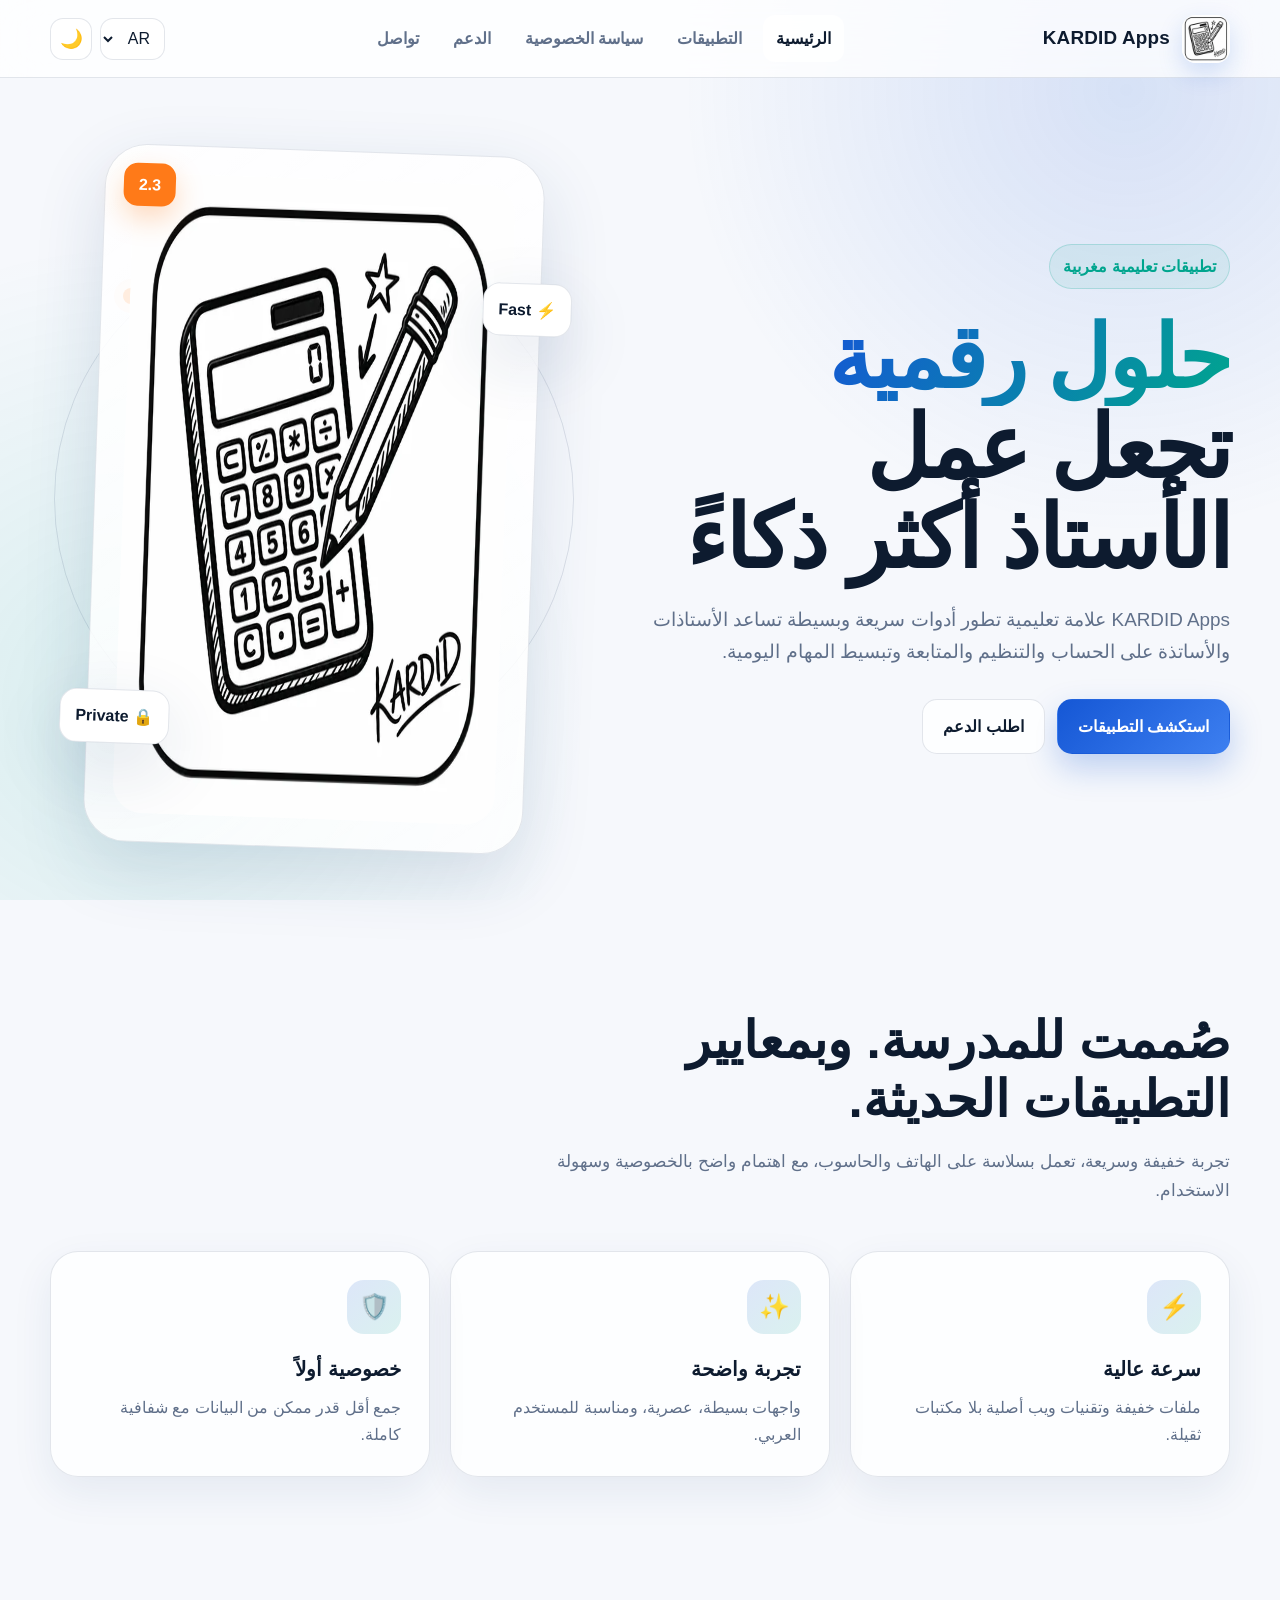
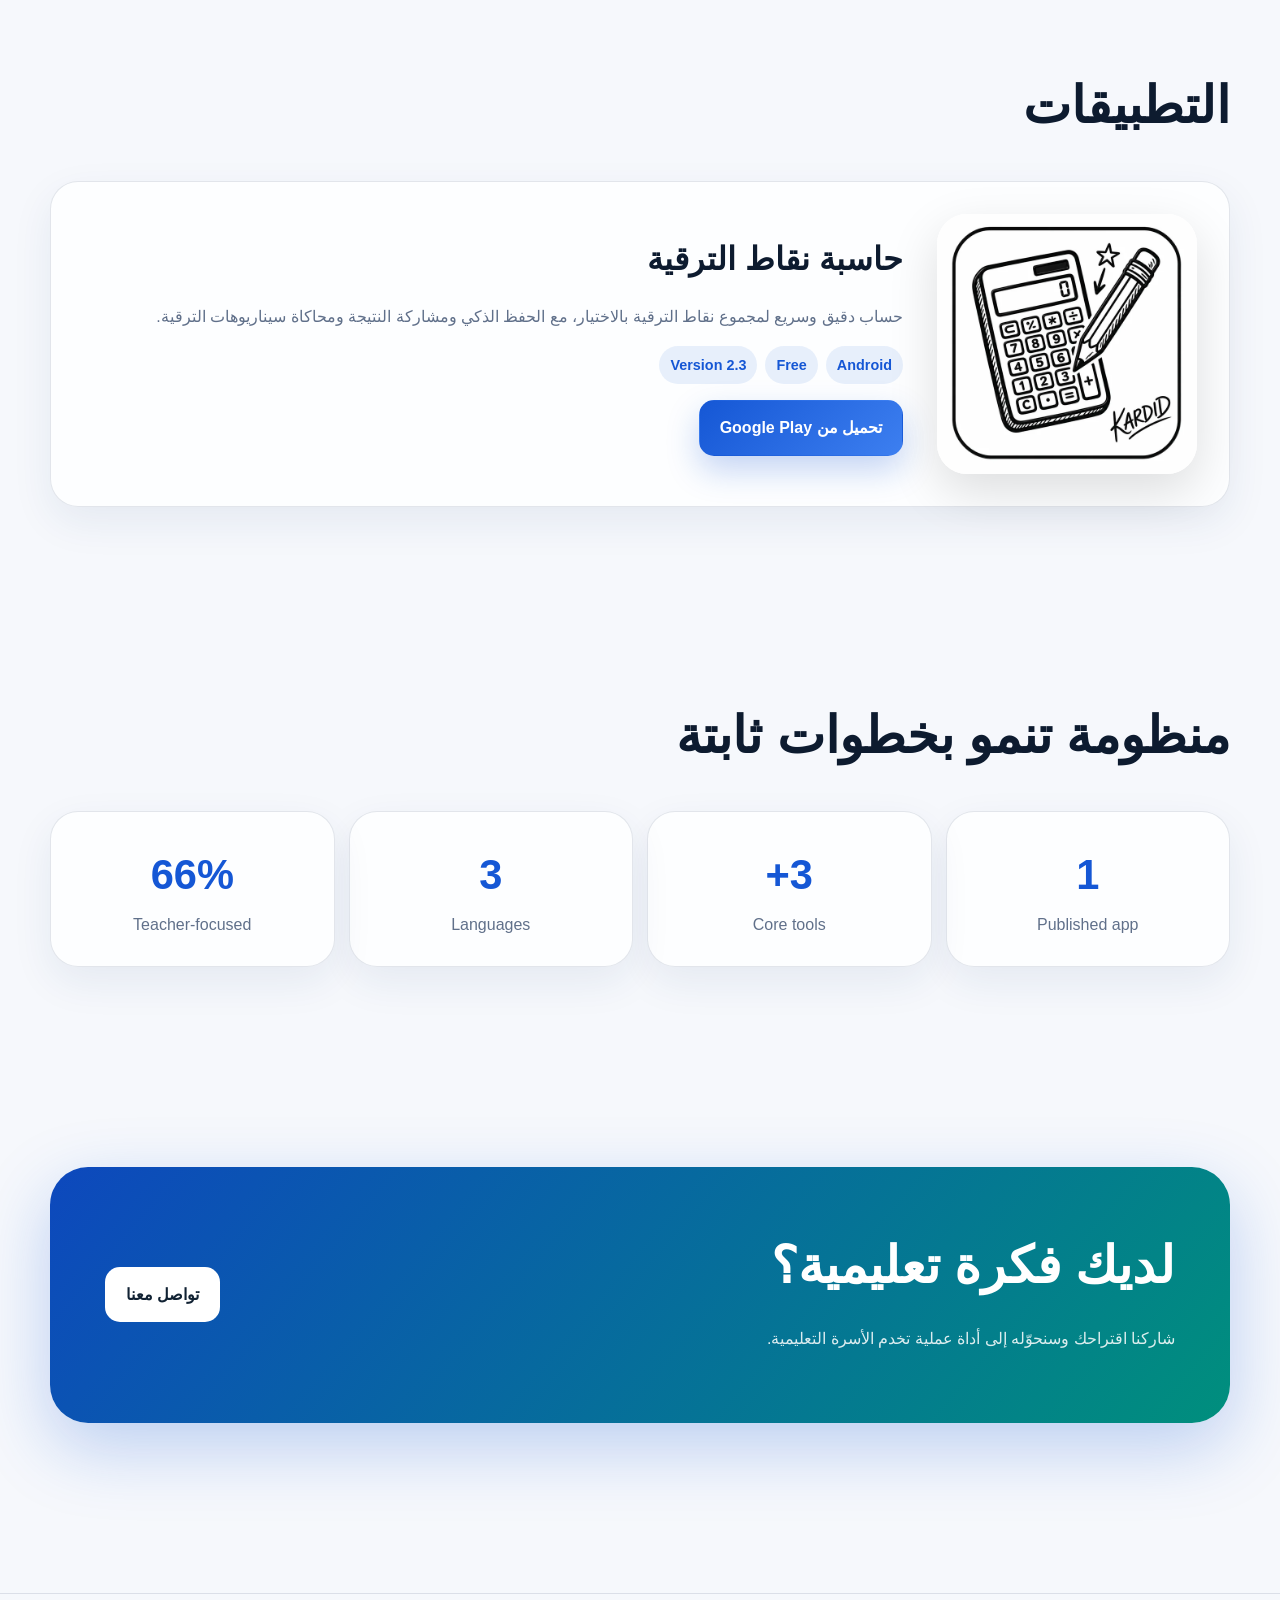
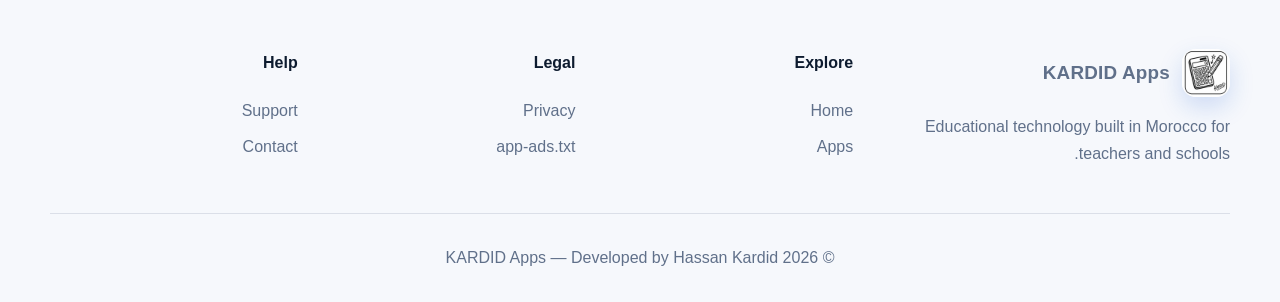
==== commit fa0da308: "Deploy KARDID Website Phase 1" ====
--- a/index.html
+++ b/index.html
@@ -1,8 +1 @@
-<!doctype html><html lang="ar" dir="rtl"><head><meta charset="utf-8"><meta name="viewport" content="width=device-width,initial-scale=1"><title>KARDID Apps | تطبيقات تعليمية ذكية</title><meta name="description" content="الموقع الرسمي لتطبيقات KARDID التعليمية: أدوات بسيطة وذكية لتسهيل عمل الأساتذة والمدرسة."><link rel="icon" href="assets/kardid-icon.png"><link rel="stylesheet" href="styles.css"></head><body>
-<header class="topbar"><div class="container nav"><a class="brand" href="index.html"><img src="assets/kardid-icon.png" alt="KARDID"><span>KARDID Apps</span></a><nav class="links"><a href="index.html">الرئيسية</a><a href="#apps">التطبيقات</a><a href="privacy.html">سياسة الخصوصية</a><a href="support.html">الدعم</a><a href="contact.html">تواصل</a></nav><button class="hamburger" data-menu>☰</button></div></header>
-<main>
-<section class="hero"><div class="container hero-grid"><div class="reveal"><span class="badge">🚀 تطبيقات تعليمية مغربية</span><h1>منصة رقمية صغيرة بفكر احترافي لخدمة الأساتذة والمدرسة</h1><p>KARDID Apps مشروع تعليمي يطوّر أدوات أندرويد ومواقع مساعدة لتبسيط الحساب، التنظيم، التتبع، مشاركة النتائج، وإدارة المهام اليومية للأساتذة.</p><div class="hero-actions"><a class="btn primary" href="#apps">استكشف التطبيقات</a><a class="btn light" href="support.html">طلب الدعم</a></div></div><div class="hero-card reveal"><div class="app-visual"><span class="version">2.3</span><img src="assets/kardid-icon.png" alt="حاسبة نقاط الترقية KARDID"></div><div class="stats"><div class="stat"><strong>1+</strong><span>تطبيق منشور</span></div><div class="stat"><strong>24/7</strong><span>دعم ومتابعة</span></div><div class="stat"><strong>100%</strong><span>جاهز للمدرسة</span></div></div></div></div></section>
-<section class="section"><div class="container"><div class="section-title reveal"><span>لماذا KARDID؟</span><h2>أدوات عملية، خفيفة، ومصممة للمستخدم الحقيقي</h2><p>نركز على بناء تطبيقات بسيطة وسريعة تخدم حاجات واضحة داخل الوسط التعليمي، مع احترام الخصوصية وتجربة استخدام مريحة.</p></div><div class="cards"><article class="card reveal"><div class="icon">⚡</div><h3>سرعة وخفة</h3><p>موقع وتطبيقات مصممة لتعمل بسلاسة على الهواتف والحواسيب دون تعقيد أو تحميل زائد.</p></article><article class="card reveal"><div class="icon">🛡️</div><h3>خصوصية واضحة</h3><p>سياسات شفافة تشرح البيانات المستعملة، مع اعتماد خدمات Google Play وAdMob بطريقة منظمة.</p></article><article class="card reveal"><div class="icon">🎯</div><h3>موجه للأساتذة</h3><p>كل ميزة يتم التفكير فيها انطلاقًا من حاجات رجال ونساء التعليم اليومية داخل المغرب.</p></article></div></div></section>
-<section id="apps" class="section"><div class="container"><div class="section-title reveal"><span>تطبيقاتنا</span><h2>حلول KARDID الحالية والقادمة</h2></div><div class="app-card reveal"><img src="assets/kardid-icon.png" alt="حاسبة نقاط الترقية"><div><h3>حاسبة نقاط الترقية KARDID</h3><p>تطبيق يساعد الأساتذة والأستاذات على حساب مجموع نقاط الترقية بالاختيار بطريقة دقيقة وسريعة، مع الحفظ الذكي ومشاركة النتيجة ومحاكاة الترقية.</p><div class="feature-list"><div class="feature"><b>✓</b> حفظ ذكي للبيانات</div><div class="feature"><b>✓</b> مشاركة النتيجة</div><div class="feature"><b>✓</b> محاكاة الترقية</div><div class="feature"><b>✓</b> واجهة منظمة</div></div><a class="btn blue" href="https://play.google.com/store/apps/details?id=com.kardid.tarqia.app" target="_blank" rel="noopener">تحميل من Google Play</a></div></div><div class="cards" style="margin-top:22px"><article class="card reveal"><div class="icon">📝</div><h3>Massar Molahadat</h3><p>تطبيق قيد التطوير لإضافة الملاحظات المدرسية بشكل ذكي وسريع.</p></article><article class="card reveal"><div class="icon">📊</div><h3>KARDID Reports</h3><p>أدوات مستقبلية لمساعدة الأستاذ على إعداد التقارير والجداول.</p></article><article class="card reveal"><div class="icon">🏫</div><h3>KARDID School Tools</h3><p>حزمة تطبيقات مساعدة للتنظيم والتتبع داخل المدرسة.</p></article></div></div></section>
-<section class="section"><div class="container"><div class="cta reveal"><div><h2>هل تحتاج إلى دعم أو لديك اقتراح؟</h2><p>نرحب بملاحظات الأساتذة والأستاذات، لأنها تساعدنا على تطوير تطبيقات أبسط وأكثر فائدة.</p></div><a class="btn" href="contact.html">تواصل معنا</a></div></div></section>
-</main><footer class="footer"><div class="container footer-grid"><div><h4>KARDID Apps</h4><p>تطبيقات تعليمية ذكية تسهل عمل الأستاذ والمدرسة.</p></div><div><h4>روابط</h4><a href="index.html">الرئيسية</a><a href="#apps">التطبيقات</a><a href="support.html">الدعم</a></div><div><h4>قانوني</h4><a href="privacy.html">سياسة الخصوصية</a><a href="app-ads.txt">app-ads.txt</a></div><div><h4>تواصل</h4><a href="mailto:kardid.hassan@gmail.com">kardid.hassan@gmail.com</a><a href="https://github.com/kardidapps" target="_blank">GitHub</a></div></div><div class="container copy">© 2026 KARDID Apps — Developed by Hassan Kardid</div></footer><div class="toast"></div><script src="script.js"></script></body></html>
+<!doctype html><html lang="ar" dir="rtl"><head><meta charset="utf-8"><meta name="viewport" content="width=device-width,initial-scale=1"><meta name="description" content="KARDID Apps develops smart educational applications for teachers and schools."><meta name="theme-color" content="#1557d5"><title>KARDID Apps — تطبيقات تعليمية ذكية</title><link rel="icon" href="assets/favicon.png"><link rel="preload" href="assets/kardid-icon.webp" as="image"><link rel="stylesheet" href="styles.css"><script defer src="script.js"></script></head><body><a class="skip-link" href="#main">Skip to content</a><header class="site-header"><div class="container nav"><a class="brand" href="index.html"><img src="assets/favicon.png" alt="KARDID Apps"><span>KARDID Apps</span></a><nav class="nav-links"><a class="active" href="index.html" data-i18n="home">الرئيسية</a><a href="#apps" data-i18n="apps">التطبيقات</a><a href="privacy.html" data-i18n="privacy">سياسة الخصوصية</a><a href="support.html" data-i18n="support">الدعم</a><a href="contact.html" data-i18n="contact">تواصل</a></nav><div class="nav-tools"><select id="languageSelect" class="lang-select" aria-label="Language"><option value="ar">AR</option><option value="fr">FR</option><option value="en">EN</option></select><button id="themeToggle" class="icon-btn" aria-label="Toggle theme">🌙</button><button id="menuToggle" class="icon-btn menu-btn" aria-label="Menu">☰</button></div></div></header><main id="main"><section class="hero"><div class="container hero-grid"><div><span class="eyebrow" data-i18n="badge">تطبيقات تعليمية مغربية</span><h1><span class="gradient-text" data-i18n="hero1">حلول رقمية</span><br><span data-i18n="hero2">تجعل عمل الأستاذ أكثر ذكاءً</span></h1><p data-i18n="heroP">KARDID Apps علامة تعليمية تطور أدوات سريعة وبسيطة تساعد الأستاذات والأساتذة على الحساب والتنظيم والمتابعة وتبسيط المهام اليومية.</p><div class="actions"><a class="btn btn-primary" href="#apps" data-i18n="explore">استكشف التطبيقات</a><a class="btn btn-secondary" href="support.html" data-i18n="ask">اطلب الدعم</a></div></div><div class="hero-visual"><div class="app-orbit"></div><div class="app-card"><span class="version-badge">2.3</span><img src="assets/kardid-icon.webp" alt="Promotion Points Calculator app icon" width="640" height="640"><span class="mini-badge badge-one">⚡ Fast</span><span class="mini-badge badge-two">🔒 Private</span></div></div></div></section><section class="section"><div class="container"><div class="section-head reveal"><h2 data-i18n="featuresTitle">صُممت للمدرسة. وبمعايير التطبيقات الحديثة.</h2><p data-i18n="featuresP">تجربة خفيفة وسريعة، تعمل بسلاسة على الهاتف والحاسوب، مع اهتمام واضح بالخصوصية وسهولة الاستخدام.</p></div><div class="grid-3"><article class="feature-card reveal"><div class="feature-icon">⚡</div><h3 data-i18n="f1">سرعة عالية</h3><p data-i18n="f1p">ملفات خفيفة وتقنيات ويب أصلية بلا مكتبات ثقيلة.</p></article><article class="feature-card reveal"><div class="feature-icon">✨</div><h3 data-i18n="f2">تجربة واضحة</h3><p data-i18n="f2p">واجهات بسيطة، عصرية، ومناسبة للمستخدم العربي.</p></article><article class="feature-card reveal"><div class="feature-icon">🛡️</div><h3 data-i18n="f3">خصوصية أولاً</h3><p data-i18n="f3p">جمع أقل قدر ممكن من البيانات مع شفافية كاملة.</p></article></div></div></section><section class="section" id="apps"><div class="container"><div class="section-head reveal"><h2 data-i18n="apps">التطبيقات</h2></div><article class="product-card reveal"><img src="assets/kardid-icon.webp" alt="حاسبة نقاط الترقية"><div><h3 data-i18n="productTitle">حاسبة نقاط الترقية</h3><p data-i18n="productP">حساب دقيق وسريع لمجموع نقاط الترقية بالاختيار، مع الحفظ الذكي ومشاركة النتيجة ومحاكاة سيناريوهات الترقية.</p><div class="chips"><span class="chip">Android</span><span class="chip">Free</span><span class="chip">Version 2.3</span></div><a class="btn btn-primary" href="https://play.google.com/store/search?q=%D8%AD%D8%A7%D8%B3%D8%A8%D8%A9%20%D9%86%D9%82%D8%A7%D8%B7%20%D8%A7%D9%84%D8%AA%D8%B1%D9%82%D9%8A%D8%A9&c=apps" target="_blank" rel="noopener" data-i18n="download">تحميل من Google Play</a></div></article></div></section><section class="section"><div class="container"><div class="section-head reveal"><h2 data-i18n="statsTitle">منظومة تنمو بخطوات ثابتة</h2></div><div class="stats"><div class="stat glass-card reveal"><strong data-count="1">0</strong><span>Published app</span></div><div class="stat glass-card reveal"><strong data-count="3" data-suffix="+">0</strong><span>Core tools</span></div><div class="stat glass-card reveal"><strong data-count="3">0</strong><span>Languages</span></div><div class="stat glass-card reveal"><strong data-count="100" data-suffix="%">0</strong><span>Teacher-focused</span></div></div></div></section><section class="section"><div class="container"><div class="cta reveal"><div><h2 data-i18n="ctaTitle">لديك فكرة تعليمية؟</h2><p data-i18n="ctaP">شاركنا اقتراحك وسنحوّله إلى أداة عملية تخدم الأسرة التعليمية.</p></div><a class="btn" href="contact.html" data-i18n="contactUs">تواصل معنا</a></div></div></section></main><footer class="site-footer"><div class="container"><div class="footer-grid"><div><a class="brand" href="index.html"><img src="assets/favicon.png" alt=""><span>KARDID Apps</span></a><p>Educational technology built in Morocco for teachers and schools.</p></div><div><h4>Explore</h4><div class="footer-links"><a href="index.html">Home</a><a href="#apps">Apps</a></div></div><div><h4>Legal</h4><div class="footer-links"><a href="privacy.html">Privacy</a><a href="app-ads.txt">app-ads.txt</a></div></div><div><h4>Help</h4><div class="footer-links"><a href="support.html">Support</a><a href="contact.html">Contact</a></div></div></div><div class="copyright">© <span id="year"></span> KARDID Apps — Developed by Hassan Kardid</div></div></footer></body></html>
--- a/styles.css
+++ b/styles.css
@@ -1,4 +1,3 @@
-:root{
-  --bg:#f7fbff;--surface:#ffffff;--ink:#102033;--muted:#65758b;--primary:#0f4c9a;--primary-2:#123b7a;--accent:#0f9b73;--orange:#ff7a18;--line:#dbe7f4;--shadow:0 18px 45px rgba(15,76,154,.12);--radius:26px
-}
-*{box-sizing:border-box}html{scroll-behavior:smooth}body{margin:0;font-family:"Tajawal","Segoe UI",Arial,sans-serif;background:linear-gradient(180deg,#f5fbff 0%,#fff 42%,#f8fbff 100%);color:var(--ink);direction:rtl;overflow-x:hidden}a{text-decoration:none;color:inherit}img{max-width:100%;display:block}.container{width:min(1180px,92%);margin:auto}.topbar{position:sticky;top:0;z-index:50;background:rgba(255,255,255,.86);backdrop-filter:blur(16px);border-bottom:1px solid var(--line)}.nav{height:78px;display:flex;align-items:center;justify-content:space-between;gap:18px}.brand{display:flex;align-items:center;gap:12px;font-weight:900;font-size:24px;color:var(--primary-2)}.brand img{width:48px;height:48px;border-radius:14px;border:1px solid var(--line)}.links{display:flex;gap:22px;align-items:center;font-weight:800;color:#243b57}.links a{padding:10px 4px}.links a:hover{color:var(--accent)}.hamburger{display:none;border:0;background:#edf6ff;border-radius:12px;padding:10px;font-size:22px}.btn{display:inline-flex;align-items:center;justify-content:center;gap:10px;padding:14px 22px;border-radius:16px;font-weight:900;border:1px solid transparent;box-shadow:0 12px 30px rgba(15,76,154,.12);transition:.25s}.btn.primary{background:linear-gradient(135deg,var(--accent),#0b7d62);color:white}.btn.blue{background:linear-gradient(135deg,var(--primary),var(--primary-2));color:white}.btn.light{background:white;border-color:var(--line);color:var(--primary-2)}.btn:hover{transform:translateY(-2px)}.hero{position:relative;padding:76px 0 64px;overflow:hidden}.hero:before{content:"";position:absolute;inset:-180px -140px auto auto;width:520px;height:520px;background:radial-gradient(circle,rgba(15,155,115,.18),transparent 64%);border-radius:50%}.hero-grid{display:grid;grid-template-columns:1.05fr .95fr;gap:54px;align-items:center}.badge{display:inline-flex;align-items:center;gap:8px;background:#e8fff5;color:#087455;border:1px solid #bff0dd;padding:10px 18px;border-radius:999px;font-weight:900}.hero h1{font-size:clamp(42px,7vw,78px);line-height:1.08;margin:22px 0 18px;color:var(--primary-2);letter-spacing:-1px}.hero p{font-size:21px;line-height:2;color:#4b5c71;margin:0 0 26px}.hero-actions{display:flex;gap:14px;flex-wrap:wrap}.hero-card{background:rgba(255,255,255,.82);border:1px solid var(--line);border-radius:34px;padding:28px;box-shadow:var(--shadow);position:relative}.app-visual{background:linear-gradient(135deg,#fff,#eef8ff);border-radius:28px;padding:26px;min-height:430px;display:grid;place-items:center;position:relative;overflow:hidden}.app-visual .version{position:absolute;top:28px;right:28px;background:var(--orange);color:white;font-size:34px;font-weight:900;border-radius:18px;padding:10px 24px;box-shadow:0 12px 26px rgba(255,122,24,.28)}.app-visual img{width:min(380px,80%);border-radius:34px}.stats{display:grid;grid-template-columns:repeat(3,1fr);gap:14px;margin-top:18px}.stat{background:white;border:1px solid var(--line);padding:18px;border-radius:20px;text-align:center}.stat strong{display:block;font-size:28px;color:var(--primary)}.section{padding:72px 0}.section-title{text-align:center;margin-bottom:36px}.section-title span{color:var(--accent);font-weight:900}.section-title h2{margin:8px 0 10px;font-size:clamp(32px,4.5vw,52px);color:var(--primary-2)}.section-title p{margin:0 auto;color:var(--muted);font-size:18px;line-height:1.9;max-width:760px}.cards{display:grid;grid-template-columns:repeat(3,1fr);gap:22px}.card{background:var(--surface);border:1px solid var(--line);border-radius:var(--radius);padding:26px;box-shadow:0 12px 35px rgba(15,32,51,.06);transition:.25s}.card:hover{transform:translateY(-6px);box-shadow:var(--shadow)}.icon{width:58px;height:58px;border-radius:18px;display:grid;place-items:center;background:linear-gradient(135deg,#e8f4ff,#eafff6);font-size:28px;margin-bottom:16px}.card h3{font-size:24px;margin:8px 0;color:var(--primary-2)}.card p,.card li{color:#5f7086;line-height:1.8;font-size:16px}.app-card{display:grid;grid-template-columns:160px 1fr;gap:22px;align-items:center;background:white;border:1px solid var(--line);border-radius:30px;padding:24px;box-shadow:var(--shadow)}.app-card img{border-radius:28px;border:1px solid var(--line)}.feature-list{display:grid;grid-template-columns:1fr 1fr;gap:16px;margin:20px 0}.feature{display:flex;gap:12px;background:#f7fbff;border:1px solid var(--line);padding:14px;border-radius:16px;color:#43536a;font-weight:700}.feature b{color:var(--accent)}.cta{background:linear-gradient(135deg,var(--primary-2),#0d6b92 55%,#0a8d69);color:white;border-radius:34px;padding:46px;display:grid;grid-template-columns:1.3fr .7fr;align-items:center;gap:20px;box-shadow:var(--shadow)}.cta h2{font-size:42px;margin:0 0 12px}.cta p{font-size:18px;line-height:1.9;color:#e9f5ff}.cta .btn{background:white;color:var(--primary-2)}.footer{background:#0d1b2e;color:#d9e7f5;margin-top:70px;padding:48px 0 20px}.footer-grid{display:grid;grid-template-columns:1.2fr repeat(3,1fr);gap:28px}.footer h4{color:white;margin-top:0}.footer a{display:block;color:#bdd0e4;margin:10px 0}.copy{border-top:1px solid rgba(255,255,255,.12);margin-top:30px;padding-top:18px;color:#9fb4ca;text-align:center}.page-hero{padding:56px 0 30px;background:linear-gradient(135deg,#edf7ff,#fff)}.page-hero h1{font-size:48px;color:var(--primary-2);margin:0 0 10px}.content{background:white;border:1px solid var(--line);border-radius:28px;padding:34px;box-shadow:0 12px 35px rgba(15,32,51,.05);line-height:2;color:#40516a}.content h2{color:var(--primary-2);margin-top:32px}.content ul{padding-right:22px}.contact-grid{display:grid;grid-template-columns:1fr 1fr;gap:24px}.field{display:flex;flex-direction:column;gap:8px;margin-bottom:14px}.field input,.field textarea{padding:14px;border:1px solid var(--line);border-radius:14px;font:inherit}.field textarea{min-height:140px}.toast{position:fixed;bottom:18px;left:18px;background:#0d1b2e;color:white;padding:14px 18px;border-radius:14px;box-shadow:var(--shadow);display:none}.reveal{opacity:0;transform:translateY(18px);transition:.65s}.reveal.show{opacity:1;transform:none}@media(max-width:900px){.hamburger{display:block}.links{position:absolute;top:78px;right:0;left:0;background:white;border-bottom:1px solid var(--line);display:none;flex-direction:column;padding:18px}.links.open{display:flex}.hero-grid,.cta,.contact-grid{grid-template-columns:1fr}.hero{text-align:center}.hero-actions{justify-content:center}.cards{grid-template-columns:1fr}.app-card{grid-template-columns:1fr;text-align:center}.app-card img{margin:auto;width:150px}.feature-list{grid-template-columns:1fr}.footer-grid{grid-template-columns:1fr}.stats{grid-template-columns:1fr}.nav{height:70px}.links{top:70px}.hero h1{font-size:42px}.app-visual{min-height:330px}.cta{padding:28px}.cta h2{font-size:30px}}@media(prefers-reduced-motion:reduce){*{transition:none!important;scroll-behavior:auto!important}}
+:root{--bg:#f6f8fc;--surface:rgba(255,255,255,.78);--surface-solid:#fff;--text:#0d1b2f;--muted:#60708a;--line:rgba(28,54,91,.12);--primary:#1557d5;--primary-2:#00a58e;--accent:#ff7a18;--shadow:0 24px 70px rgba(30,63,110,.14);--radius:28px;--nav-h:78px;--max:1180px;color-scheme:light}
+[data-theme="dark"]{--bg:#07111f;--surface:rgba(14,27,47,.78);--surface-solid:#0e1b2f;--text:#f5f8ff;--muted:#9eb0ca;--line:rgba(183,205,236,.14);--primary:#71a7ff;--primary-2:#43d7be;--accent:#ff9a4d;--shadow:0 24px 80px rgba(0,0,0,.36);color-scheme:dark}
+*{box-sizing:border-box}html{scroll-behavior:smooth}body{margin:0;font-family:"Segoe UI",Tahoma,Arial,sans-serif;background:var(--bg);color:var(--text);line-height:1.7;overflow-x:hidden}body::before{content:"";position:fixed;inset:0;pointer-events:none;background:radial-gradient(circle at 88% 10%,rgba(21,87,213,.14),transparent 32%),radial-gradient(circle at 10% 78%,rgba(0,165,142,.12),transparent 34%);z-index:-2}a{color:inherit;text-decoration:none}img{max-width:100%;display:block}button,select,input,textarea{font:inherit}.container{width:min(var(--max),calc(100% - 32px));margin:auto}.site-header{position:sticky;top:0;z-index:50;height:var(--nav-h);display:flex;align-items:center;background:color-mix(in srgb,var(--surface-solid) 76%,transparent);backdrop-filter:blur(22px);border-bottom:1px solid var(--line)}.nav{display:flex;align-items:center;justify-content:space-between;gap:20px}.brand{display:flex;align-items:center;gap:12px;font-weight:900;letter-spacing:.2px}.brand img{width:48px;height:48px;border-radius:14px;box-shadow:0 10px 25px rgba(21,87,213,.18)}.brand span{font-size:1.18rem}.nav-links{display:flex;align-items:center;gap:8px}.nav-links a{padding:10px 13px;border-radius:12px;color:var(--muted);font-weight:700}.nav-links a:hover,.nav-links a.active{background:var(--surface);color:var(--text)}.nav-tools{display:flex;align-items:center;gap:8px}.icon-btn,.lang-select{height:42px;border:1px solid var(--line);background:var(--surface);color:var(--text);border-radius:13px;cursor:pointer}.icon-btn{width:42px;display:grid;place-items:center;font-size:1.15rem}.lang-select{padding:0 10px}.menu-btn{display:none}.hero{min-height:calc(100vh - var(--nav-h));display:grid;align-items:center;padding:72px 0 64px}.hero-grid{display:grid;grid-template-columns:1.05fr .95fr;gap:70px;align-items:center}.eyebrow{display:inline-flex;gap:8px;align-items:center;padding:8px 13px;border:1px solid rgba(0,165,142,.2);background:rgba(0,165,142,.08);color:var(--primary-2);border-radius:999px;font-weight:800}.hero h1{font-size:clamp(3rem,6.8vw,6.2rem);line-height:1.03;letter-spacing:-2px;margin:24px 0 22px}.gradient-text{background:linear-gradient(120deg,var(--primary),var(--primary-2));background-clip:text;-webkit-background-clip:text;color:transparent}.hero p{font-size:1.18rem;color:var(--muted);max-width:650px}.actions{display:flex;flex-wrap:wrap;gap:12px;margin-top:30px}.btn{display:inline-flex;align-items:center;justify-content:center;gap:9px;padding:13px 20px;border-radius:15px;font-weight:900;border:1px solid transparent;transition:.25s}.btn-primary{background:linear-gradient(135deg,var(--primary),#3d7ff0);color:#fff;box-shadow:0 14px 32px rgba(21,87,213,.25)}.btn-secondary{background:var(--surface);border-color:var(--line)}.btn:hover{transform:translateY(-2px)}.hero-visual{position:relative;display:grid;place-items:center}.app-orbit{position:absolute;width:520px;height:520px;border:1px solid var(--line);border-radius:50%;animation:spin 28s linear infinite}.app-orbit::after{content:"";position:absolute;width:16px;height:16px;background:var(--accent);border-radius:50%;top:48px;left:68px;box-shadow:0 0 0 9px rgba(255,122,24,.12)}.app-card{position:relative;width:min(440px,92%);padding:28px;border:1px solid var(--line);border-radius:42px;background:linear-gradient(145deg,color-mix(in srgb,var(--surface-solid) 88%,transparent),var(--surface));box-shadow:var(--shadow);transform:rotate(2deg);animation:float 6s ease-in-out infinite}.app-card img{border-radius:30px}.version-badge{position:absolute;top:18px;left:18px;background:var(--accent);color:#fff;padding:8px 15px;border-radius:14px;font-weight:900;box-shadow:0 12px 28px rgba(255,122,24,.28)}.mini-badge{position:absolute;background:var(--surface-solid);border:1px solid var(--line);box-shadow:var(--shadow);padding:12px 15px;border-radius:17px;font-weight:800}.badge-one{right:-32px;top:18%}.badge-two{left:-28px;bottom:14%}.section{padding:100px 0}.section-head{max-width:750px;margin-bottom:45px}.section-head h2{font-size:clamp(2rem,4vw,3.8rem);line-height:1.15;margin:0 0 14px}.section-head p{color:var(--muted);font-size:1.08rem}.grid-3{display:grid;grid-template-columns:repeat(3,1fr);gap:20px}.feature-card,.product-card,.glass-card{background:var(--surface);border:1px solid var(--line);border-radius:var(--radius);box-shadow:0 15px 40px rgba(30,63,110,.08)}.feature-card{padding:28px;transition:.3s}.feature-card:hover{transform:translateY(-8px);box-shadow:var(--shadow)}.feature-icon{width:54px;height:54px;border-radius:17px;display:grid;place-items:center;background:linear-gradient(135deg,rgba(21,87,213,.14),rgba(0,165,142,.14));font-size:1.55rem}.feature-card h3{margin:18px 0 8px;font-size:1.25rem}.feature-card p{color:var(--muted);margin:0}.product-card{display:grid;grid-template-columns:260px 1fr;gap:34px;padding:32px;align-items:center}.product-card img{border-radius:30px;box-shadow:0 18px 50px rgba(0,0,0,.13)}.product-card h3{font-size:2rem;margin:0 0 8px}.product-card p{color:var(--muted)}.chips{display:flex;flex-wrap:wrap;gap:8px;margin:16px 0}.chip{padding:7px 11px;border-radius:999px;background:rgba(21,87,213,.09);color:var(--primary);font-weight:800;font-size:.9rem}.stats{display:grid;grid-template-columns:repeat(4,1fr);gap:14px}.stat{padding:28px;text-align:center}.stat strong{display:block;font-size:2.6rem;color:var(--primary)}.stat span{color:var(--muted)}.cta{padding:55px;border-radius:38px;background:linear-gradient(130deg,#0d48bd,#008f7d);color:#fff;display:flex;justify-content:space-between;gap:30px;align-items:center;box-shadow:0 24px 70px rgba(21,87,213,.26)}.cta h2{font-size:clamp(2rem,4vw,3.4rem);margin:0}.cta p{opacity:.86}.cta .btn{background:#fff;color:#123}.page-hero{padding:75px 0 45px}.page-hero h1{font-size:clamp(2.7rem,5vw,4.8rem);margin:0 0 15px}.page-hero p{color:var(--muted);font-size:1.1rem;max-width:760px}.content-card{padding:36px;margin-bottom:26px}.content-card h2,.content-card h3{margin-top:0}.content-card p,.content-card li{color:var(--muted)}.support-grid{display:grid;grid-template-columns:repeat(2,1fr);gap:20px}.contact-form{display:grid;gap:14px}.field{display:grid;gap:7px}.field input,.field textarea{border:1px solid var(--line);background:var(--surface-solid);color:var(--text);border-radius:14px;padding:13px 15px}.field textarea{min-height:150px;resize:vertical}.site-footer{padding:55px 0 30px;border-top:1px solid var(--line);margin-top:70px}.footer-grid{display:grid;grid-template-columns:1.4fr repeat(3,1fr);gap:30px}.footer-grid h4{margin-top:0}.footer-grid p,.footer-grid a{color:var(--muted)}.footer-links{display:grid;gap:8px}.copyright{text-align:center;color:var(--muted);padding-top:30px;margin-top:30px;border-top:1px solid var(--line)}.reveal{opacity:0;transform:translateY(28px);transition:opacity .75s ease,transform .75s ease}.reveal.is-visible{opacity:1;transform:none}.skip-link{position:absolute;top:-100px;left:20px;background:var(--primary);color:white;padding:10px;z-index:100}.skip-link:focus{top:15px}@keyframes float{0%,100%{transform:translateY(0) rotate(2deg)}50%{transform:translateY(-15px) rotate(-1deg)}}@keyframes spin{to{transform:rotate(360deg)}}@media(max-width:900px){.nav-links{display:none;position:absolute;top:var(--nav-h);left:16px;right:16px;flex-direction:column;align-items:stretch;padding:14px;background:var(--surface-solid);border:1px solid var(--line);border-radius:20px;box-shadow:var(--shadow)}.nav-links.open{display:flex}.menu-btn{display:grid}.hero-grid{grid-template-columns:1fr;text-align:center}.hero p{margin-inline:auto}.actions{justify-content:center}.hero-visual{margin-top:20px}.grid-3,.stats{grid-template-columns:repeat(2,1fr)}.product-card{grid-template-columns:1fr;text-align:center}.product-card img{max-width:280px;margin:auto}.footer-grid{grid-template-columns:1fr 1fr}.cta{flex-direction:column;text-align:center}.support-grid{grid-template-columns:1fr}}@media(max-width:600px){.container{width:min(100% - 22px,var(--max))}.hero{padding-top:38px}.hero h1{font-size:3.2rem}.app-orbit{width:330px;height:330px}.mini-badge{display:none}.section{padding:72px 0}.grid-3,.stats,.footer-grid{grid-template-columns:1fr}.product-card{padding:22px}.content-card{padding:24px}.nav .brand span{display:none}.lang-select{max-width:78px}.cta{padding:34px 22px}}@media(prefers-reduced-motion:reduce){*,*::before,*::after{animation-duration:.001ms!important;animation-iteration-count:1!important;scroll-behavior:auto!important;transition-duration:.001ms!important}.reveal{opacity:1;transform:none}}
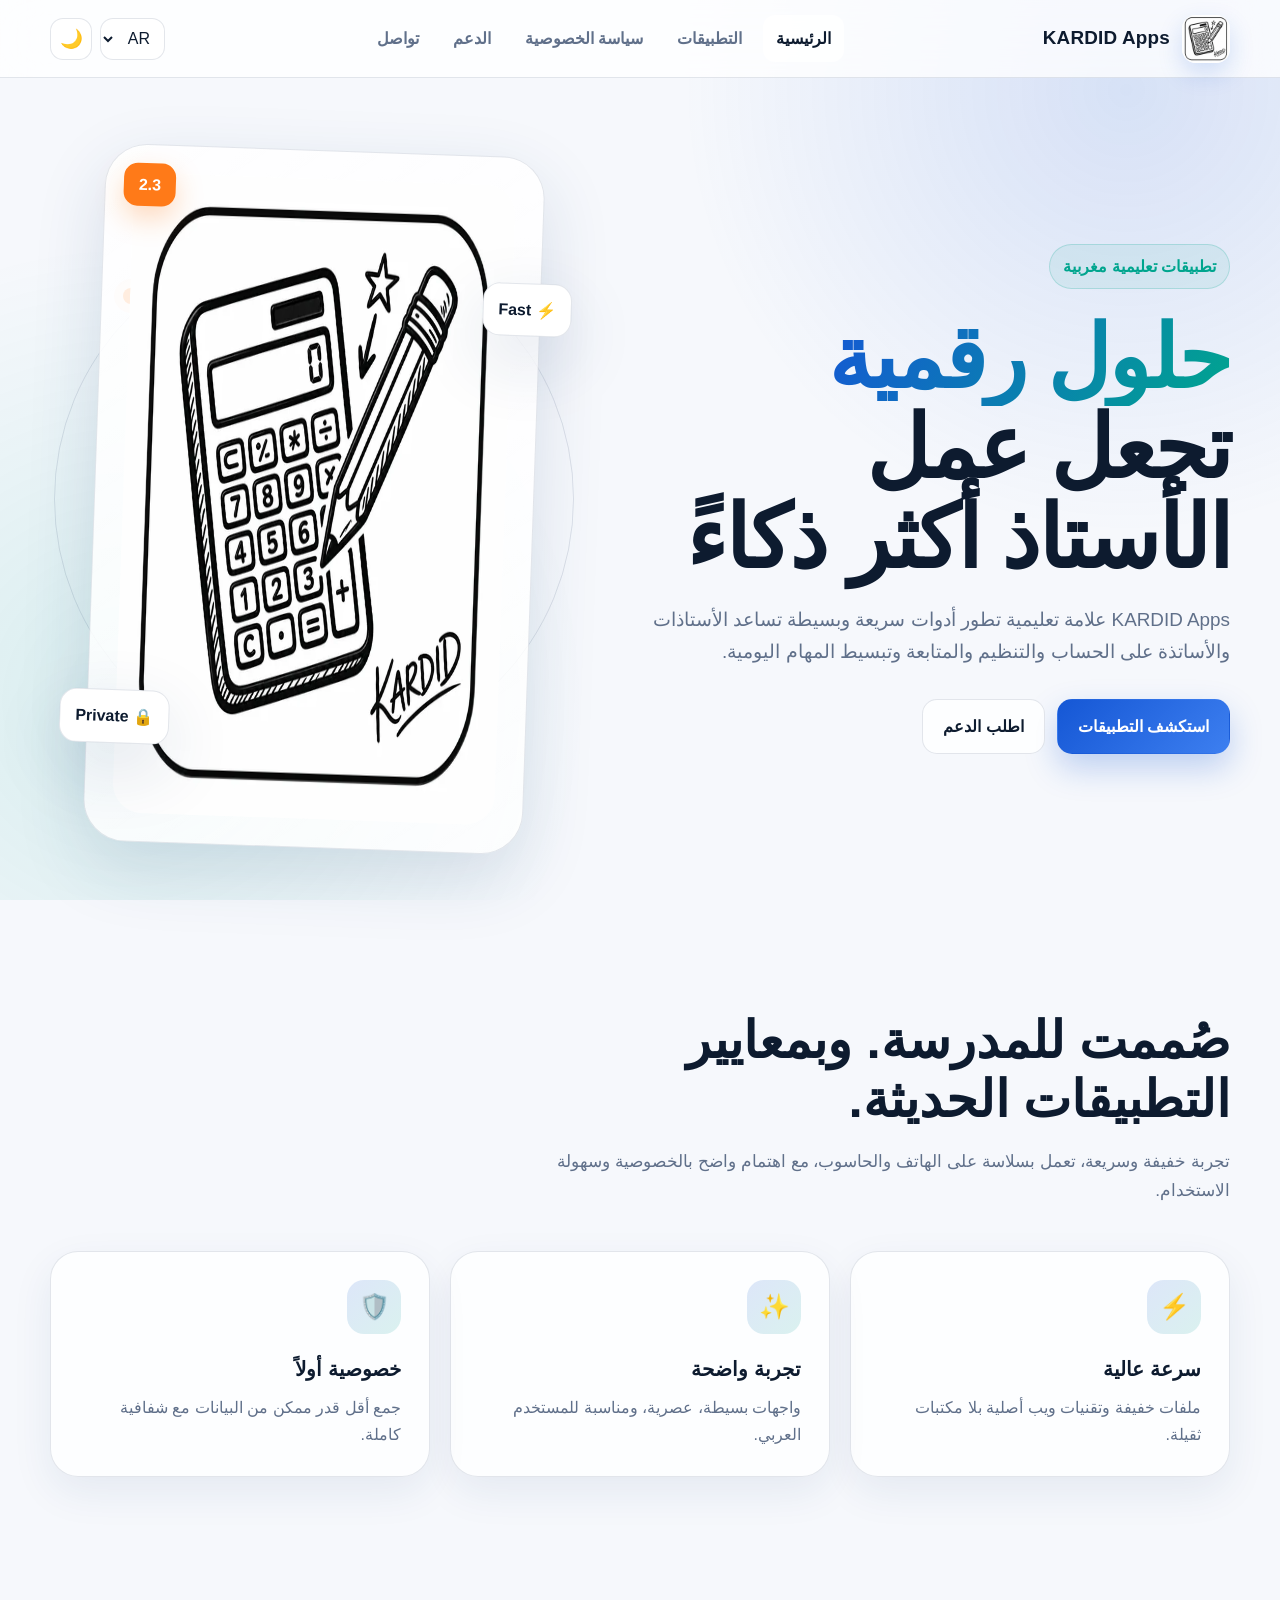
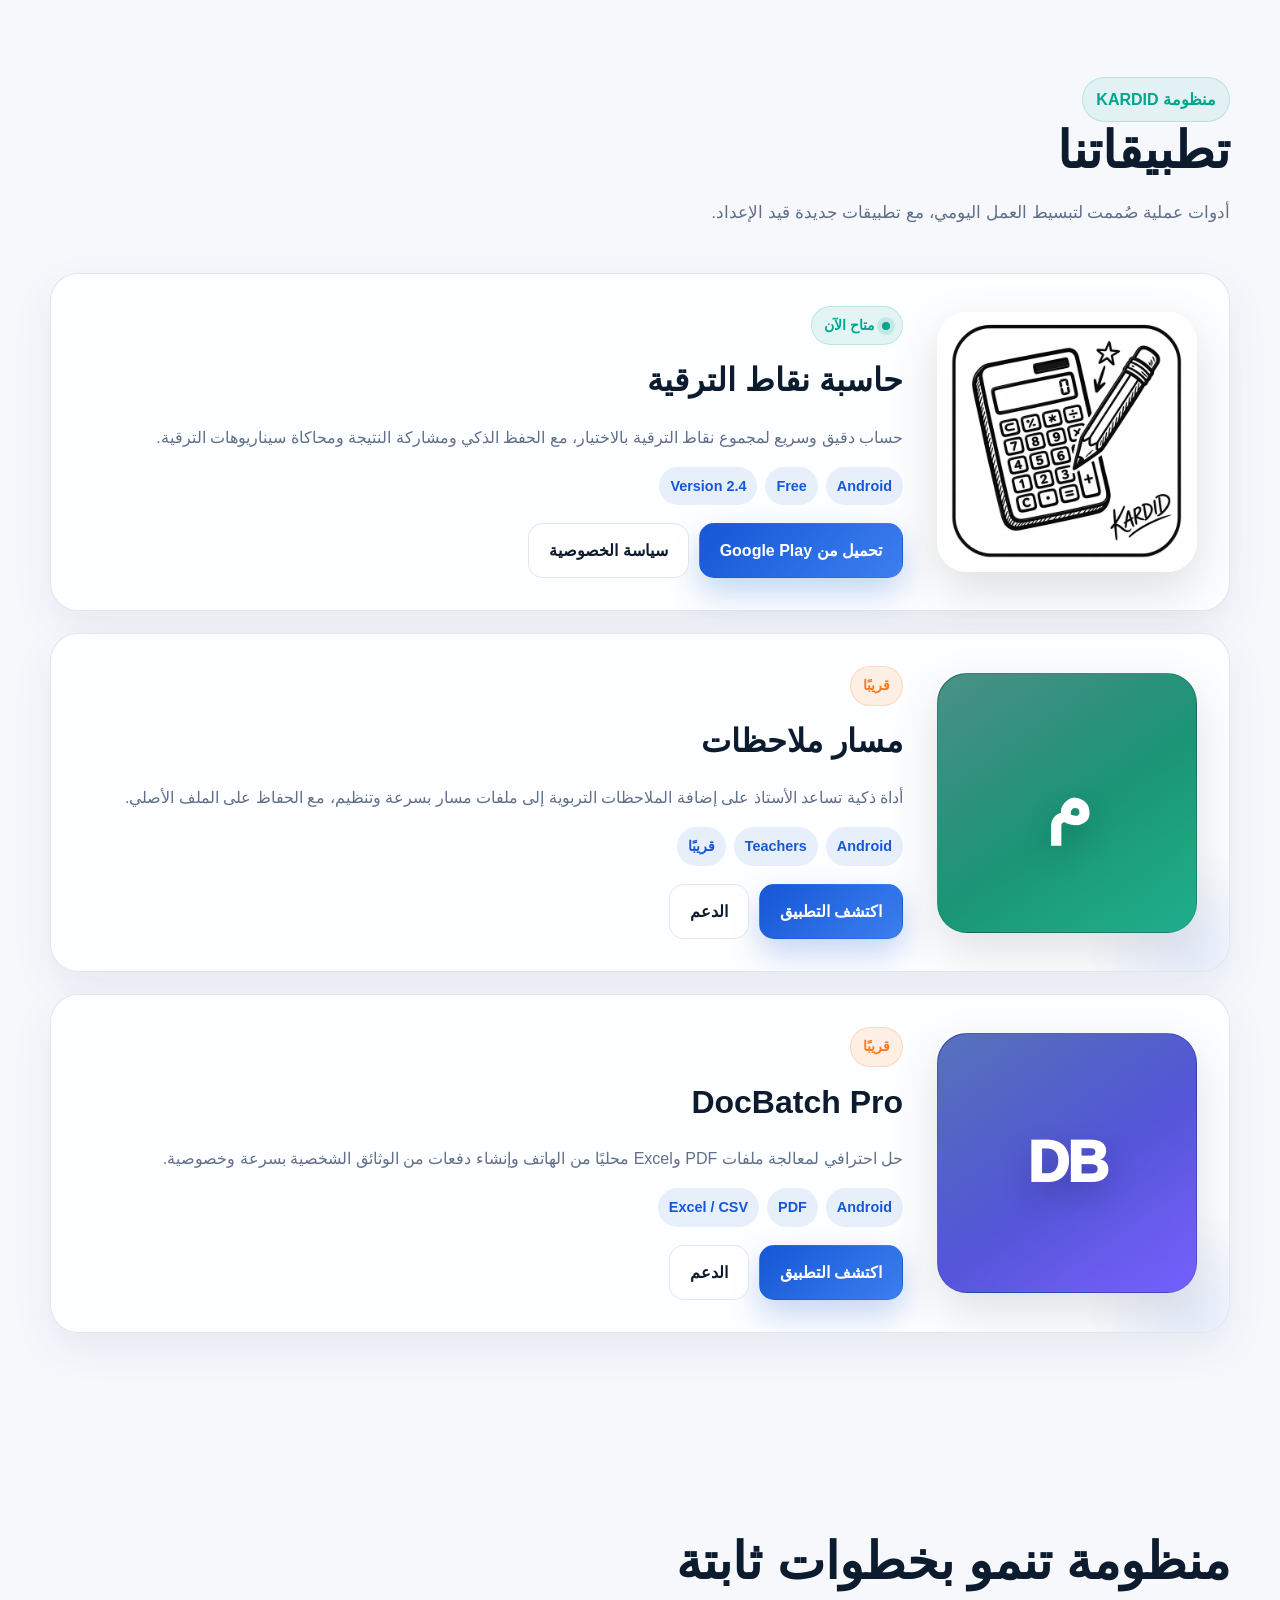
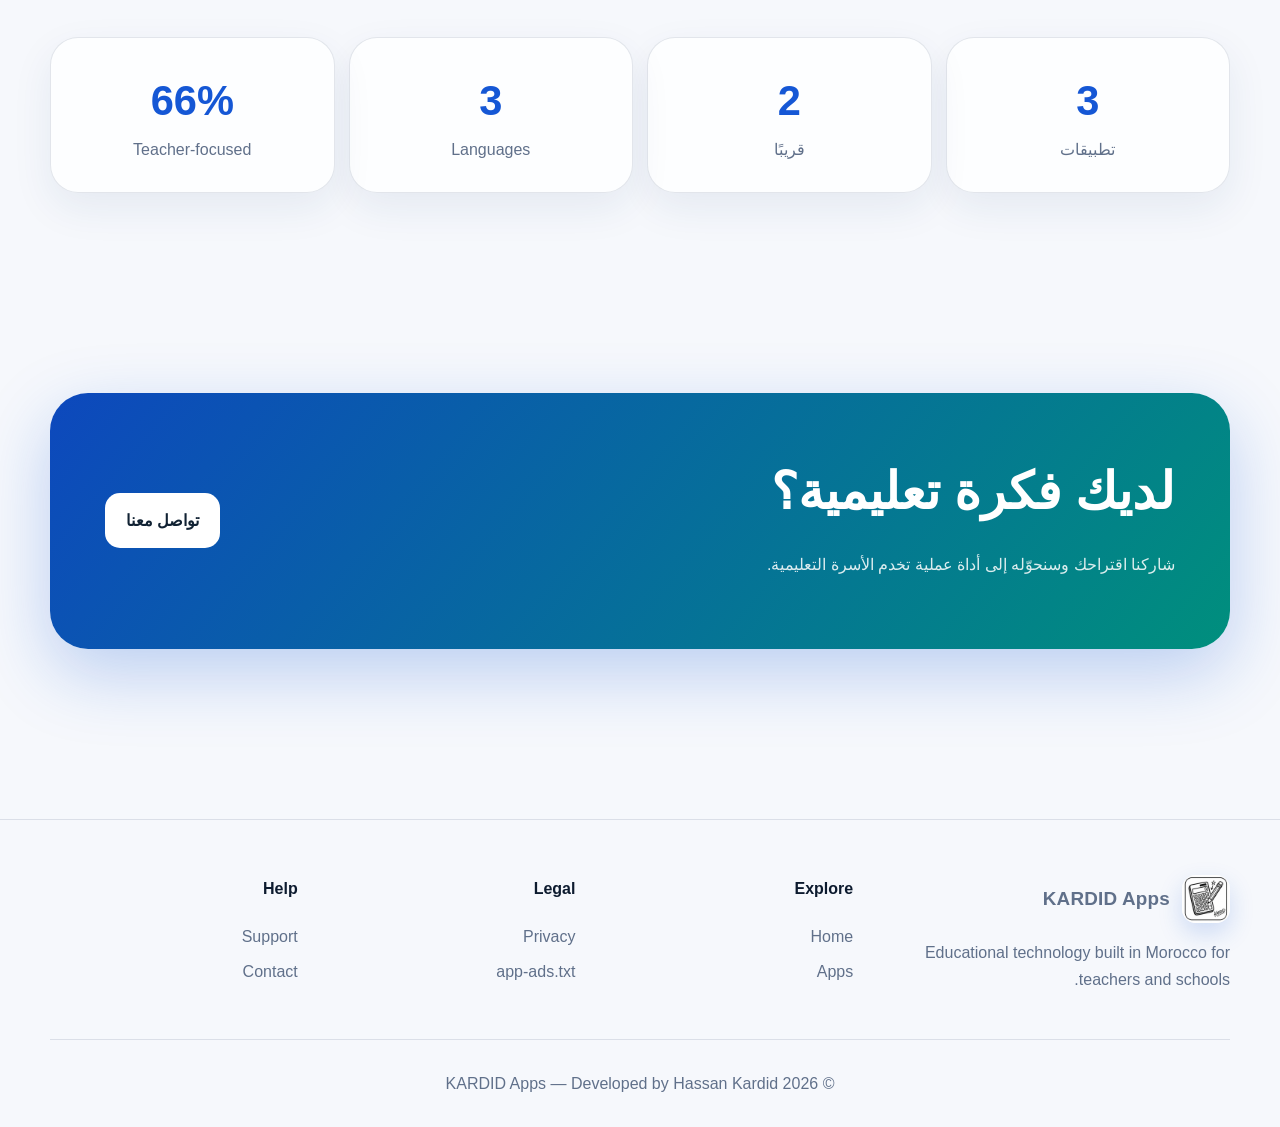
==== commit 7ac0de1d: "Add Massar Molahadat and DocBatch Pro" ====
--- a/index.html
+++ b/index.html
@@ -1 +1,5 @@
-<!doctype html><html lang="ar" dir="rtl"><head><meta charset="utf-8"><meta name="viewport" content="width=device-width,initial-scale=1"><meta name="description" content="KARDID Apps develops smart educational applications for teachers and schools."><meta name="theme-color" content="#1557d5"><title>KARDID Apps — تطبيقات تعليمية ذكية</title><link rel="icon" href="assets/favicon.png"><link rel="preload" href="assets/kardid-icon.webp" as="image"><link rel="stylesheet" href="styles.css"><script defer src="script.js"></script></head><body><a class="skip-link" href="#main">Skip to content</a><header class="site-header"><div class="container nav"><a class="brand" href="index.html"><img src="assets/favicon.png" alt="KARDID Apps"><span>KARDID Apps</span></a><nav class="nav-links"><a class="active" href="index.html" data-i18n="home">الرئيسية</a><a href="#apps" data-i18n="apps">التطبيقات</a><a href="privacy.html" data-i18n="privacy">سياسة الخصوصية</a><a href="support.html" data-i18n="support">الدعم</a><a href="contact.html" data-i18n="contact">تواصل</a></nav><div class="nav-tools"><select id="languageSelect" class="lang-select" aria-label="Language"><option value="ar">AR</option><option value="fr">FR</option><option value="en">EN</option></select><button id="themeToggle" class="icon-btn" aria-label="Toggle theme">🌙</button><button id="menuToggle" class="icon-btn menu-btn" aria-label="Menu">☰</button></div></div></header><main id="main"><section class="hero"><div class="container hero-grid"><div><span class="eyebrow" data-i18n="badge">تطبيقات تعليمية مغربية</span><h1><span class="gradient-text" data-i18n="hero1">حلول رقمية</span><br><span data-i18n="hero2">تجعل عمل الأستاذ أكثر ذكاءً</span></h1><p data-i18n="heroP">KARDID Apps علامة تعليمية تطور أدوات سريعة وبسيطة تساعد الأستاذات والأساتذة على الحساب والتنظيم والمتابعة وتبسيط المهام اليومية.</p><div class="actions"><a class="btn btn-primary" href="#apps" data-i18n="explore">استكشف التطبيقات</a><a class="btn btn-secondary" href="support.html" data-i18n="ask">اطلب الدعم</a></div></div><div class="hero-visual"><div class="app-orbit"></div><div class="app-card"><span class="version-badge">2.3</span><img src="assets/kardid-icon.webp" alt="Promotion Points Calculator app icon" width="640" height="640"><span class="mini-badge badge-one">⚡ Fast</span><span class="mini-badge badge-two">🔒 Private</span></div></div></div></section><section class="section"><div class="container"><div class="section-head reveal"><h2 data-i18n="featuresTitle">صُممت للمدرسة. وبمعايير التطبيقات الحديثة.</h2><p data-i18n="featuresP">تجربة خفيفة وسريعة، تعمل بسلاسة على الهاتف والحاسوب، مع اهتمام واضح بالخصوصية وسهولة الاستخدام.</p></div><div class="grid-3"><article class="feature-card reveal"><div class="feature-icon">⚡</div><h3 data-i18n="f1">سرعة عالية</h3><p data-i18n="f1p">ملفات خفيفة وتقنيات ويب أصلية بلا مكتبات ثقيلة.</p></article><article class="feature-card reveal"><div class="feature-icon">✨</div><h3 data-i18n="f2">تجربة واضحة</h3><p data-i18n="f2p">واجهات بسيطة، عصرية، ومناسبة للمستخدم العربي.</p></article><article class="feature-card reveal"><div class="feature-icon">🛡️</div><h3 data-i18n="f3">خصوصية أولاً</h3><p data-i18n="f3p">جمع أقل قدر ممكن من البيانات مع شفافية كاملة.</p></article></div></div></section><section class="section" id="apps"><div class="container"><div class="section-head reveal"><h2 data-i18n="apps">التطبيقات</h2></div><article class="product-card reveal"><img src="assets/kardid-icon.webp" alt="حاسبة نقاط الترقية"><div><h3 data-i18n="productTitle">حاسبة نقاط الترقية</h3><p data-i18n="productP">حساب دقيق وسريع لمجموع نقاط الترقية بالاختيار، مع الحفظ الذكي ومشاركة النتيجة ومحاكاة سيناريوهات الترقية.</p><div class="chips"><span class="chip">Android</span><span class="chip">Free</span><span class="chip">Version 2.3</span></div><a class="btn btn-primary" href="https://play.google.com/store/search?q=%D8%AD%D8%A7%D8%B3%D8%A8%D8%A9%20%D9%86%D9%82%D8%A7%D8%B7%20%D8%A7%D9%84%D8%AA%D8%B1%D9%82%D9%8A%D8%A9&c=apps" target="_blank" rel="noopener" data-i18n="download">تحميل من Google Play</a></div></article></div></section><section class="section"><div class="container"><div class="section-head reveal"><h2 data-i18n="statsTitle">منظومة تنمو بخطوات ثابتة</h2></div><div class="stats"><div class="stat glass-card reveal"><strong data-count="1">0</strong><span>Published app</span></div><div class="stat glass-card reveal"><strong data-count="3" data-suffix="+">0</strong><span>Core tools</span></div><div class="stat glass-card reveal"><strong data-count="3">0</strong><span>Languages</span></div><div class="stat glass-card reveal"><strong data-count="100" data-suffix="%">0</strong><span>Teacher-focused</span></div></div></div></section><section class="section"><div class="container"><div class="cta reveal"><div><h2 data-i18n="ctaTitle">لديك فكرة تعليمية؟</h2><p data-i18n="ctaP">شاركنا اقتراحك وسنحوّله إلى أداة عملية تخدم الأسرة التعليمية.</p></div><a class="btn" href="contact.html" data-i18n="contactUs">تواصل معنا</a></div></div></section></main><footer class="site-footer"><div class="container"><div class="footer-grid"><div><a class="brand" href="index.html"><img src="assets/favicon.png" alt=""><span>KARDID Apps</span></a><p>Educational technology built in Morocco for teachers and schools.</p></div><div><h4>Explore</h4><div class="footer-links"><a href="index.html">Home</a><a href="#apps">Apps</a></div></div><div><h4>Legal</h4><div class="footer-links"><a href="privacy.html">Privacy</a><a href="app-ads.txt">app-ads.txt</a></div></div><div><h4>Help</h4><div class="footer-links"><a href="support.html">Support</a><a href="contact.html">Contact</a></div></div></div><div class="copyright">© <span id="year"></span> KARDID Apps — Developed by Hassan Kardid</div></div></footer></body></html>
+<!doctype html><html lang="ar" dir="rtl"><head><meta charset="utf-8"><meta name="viewport" content="width=device-width,initial-scale=1"><meta name="description" content="KARDID Apps develops smart educational applications for teachers and schools."><meta name="theme-color" content="#1557d5"><title>KARDID Apps — تطبيقات تعليمية ذكية</title><link rel="icon" href="assets/favicon.png"><link rel="preload" href="assets/kardid-icon.webp" as="image"><link rel="stylesheet" href="styles.css"><script defer src="script.js"></script></head><body><a class="skip-link" href="#main">Skip to content</a><header class="site-header"><div class="container nav"><a class="brand" href="index.html"><img src="assets/favicon.png" alt="KARDID Apps"><span>KARDID Apps</span></a><nav class="nav-links"><a class="active" href="index.html" data-i18n="home">الرئيسية</a><a href="#apps" data-i18n="apps">التطبيقات</a><a href="privacy.html" data-i18n="privacy">سياسة الخصوصية</a><a href="support.html" data-i18n="support">الدعم</a><a href="contact.html" data-i18n="contact">تواصل</a></nav><div class="nav-tools"><select id="languageSelect" class="lang-select" aria-label="Language"><option value="ar">AR</option><option value="fr">FR</option><option value="en">EN</option></select><button id="themeToggle" class="icon-btn" aria-label="Toggle theme">🌙</button><button id="menuToggle" class="icon-btn menu-btn" aria-label="Menu">☰</button></div></div></header><main id="main"><section class="hero"><div class="container hero-grid"><div><span class="eyebrow" data-i18n="badge">تطبيقات تعليمية مغربية</span><h1><span class="gradient-text" data-i18n="hero1">حلول رقمية</span><br><span data-i18n="hero2">تجعل عمل الأستاذ أكثر ذكاءً</span></h1><p data-i18n="heroP">KARDID Apps علامة تعليمية تطور أدوات سريعة وبسيطة تساعد الأستاذات والأساتذة على الحساب والتنظيم والمتابعة وتبسيط المهام اليومية.</p><div class="actions"><a class="btn btn-primary" href="#apps" data-i18n="explore">استكشف التطبيقات</a><a class="btn btn-secondary" href="support.html" data-i18n="ask">اطلب الدعم</a></div></div><div class="hero-visual"><div class="app-orbit"></div><div class="app-card"><span class="version-badge">2.3</span><img src="assets/kardid-icon.webp" alt="Promotion Points Calculator app icon" width="640" height="640"><span class="mini-badge badge-one">⚡ Fast</span><span class="mini-badge badge-two">🔒 Private</span></div></div></div></section><section class="section"><div class="container"><div class="section-head reveal"><h2 data-i18n="featuresTitle">صُممت للمدرسة. وبمعايير التطبيقات الحديثة.</h2><p data-i18n="featuresP">تجربة خفيفة وسريعة، تعمل بسلاسة على الهاتف والحاسوب، مع اهتمام واضح بالخصوصية وسهولة الاستخدام.</p></div><div class="grid-3"><article class="feature-card reveal"><div class="feature-icon">⚡</div><h3 data-i18n="f1">سرعة عالية</h3><p data-i18n="f1p">ملفات خفيفة وتقنيات ويب أصلية بلا مكتبات ثقيلة.</p></article><article class="feature-card reveal"><div class="feature-icon">✨</div><h3 data-i18n="f2">تجربة واضحة</h3><p data-i18n="f2p">واجهات بسيطة، عصرية، ومناسبة للمستخدم العربي.</p></article><article class="feature-card reveal"><div class="feature-icon">🛡️</div><h3 data-i18n="f3">خصوصية أولاً</h3><p data-i18n="f3p">جمع أقل قدر ممكن من البيانات مع شفافية كاملة.</p></article></div></div></section><section class="section" id="apps"><div class="container"><div class="section-head reveal"><span class="eyebrow" data-i18n="appsEyebrow">منظومة KARDID</span><h2 data-i18n="appsTitle">تطبيقاتنا</h2><p data-i18n="appsIntro">أدوات عملية صُممت لتبسيط العمل اليومي، مع تطبيقات جديدة قيد الإعداد.</p></div><div class="apps-stack">
+<article class="product-card reveal"><img src="assets/kardid-icon.webp" alt="حاسبة نقاط الترقية KARDID"><div><div class="product-topline"><span class="status-chip status-live" data-i18n="availableNow">متاح الآن</span></div><h3 data-i18n="productTitle">حاسبة نقاط الترقية</h3><p data-i18n="productP">حساب دقيق وسريع لمجموع نقاط الترقية بالاختيار، مع الحفظ الذكي ومشاركة النتيجة ومحاكاة سيناريوهات الترقية.</p><div class="chips"><span class="chip">Android</span><span class="chip">Free</span><span class="chip">Version 2.4</span></div><div class="product-actions"><a class="btn btn-primary" href="https://play.google.com/store/apps/details?id=com.kardid.tarqia.app" target="_blank" rel="noopener" data-i18n="download">تحميل من Google Play</a><a class="btn btn-secondary" href="privacy.html" data-i18n="privacy">سياسة الخصوصية</a></div></div></article>
+<article class="product-card reveal coming-card"><div class="app-logo-placeholder massar-mark" aria-hidden="true"><span>م</span></div><div><div class="product-topline"><span class="status-chip status-soon" data-i18n="comingSoon">قريبًا</span></div><h3 data-i18n="massarTitle">مسار ملاحظات</h3><p data-i18n="massarP">أداة ذكية تساعد الأستاذ على إضافة الملاحظات التربوية إلى ملفات مسار بسرعة وتنظيم، مع الحفاظ على الملف الأصلي.</p><div class="chips"><span class="chip">Android</span><span class="chip">Teachers</span><span class="chip" data-i18n="comingSoon">قريبًا</span></div><div class="product-actions"><a class="btn btn-primary btn-disabled" href="massar-molahadat.html" data-i18n="discoverApp">اكتشف التطبيق</a><a class="btn btn-secondary" href="support.html" data-i18n="support">الدعم</a></div></div></article>
+<article class="product-card reveal coming-card"><div class="app-logo-placeholder docbatch-mark" aria-hidden="true"><span>DB</span></div><div><div class="product-topline"><span class="status-chip status-soon" data-i18n="comingSoon">قريبًا</span></div><h3 data-i18n="docbatchTitle">DocBatch Pro</h3><p data-i18n="docbatchP">حل احترافي لمعالجة ملفات PDF وExcel محليًا من الهاتف وإنشاء دفعات من الوثائق الشخصية بسرعة وخصوصية.</p><div class="chips"><span class="chip">Android</span><span class="chip">PDF</span><span class="chip">Excel / CSV</span></div><div class="product-actions"><a class="btn btn-primary btn-disabled" href="docbatch-pro.html" data-i18n="discoverApp">اكتشف التطبيق</a><a class="btn btn-secondary" href="support.html" data-i18n="support">الدعم</a></div></div></article>
+</div></div></section><section class="section"><div class="container"><div class="section-head reveal"><h2 data-i18n="statsTitle">منظومة تنمو بخطوات ثابتة</h2></div><div class="stats"><div class="stat glass-card reveal"><strong data-count="3">0</strong><span data-i18n="appsCountLabel">Apps</span></div><div class="stat glass-card reveal"><strong data-count="2">0</strong><span data-i18n="comingCountLabel">Coming soon</span></div><div class="stat glass-card reveal"><strong data-count="3">0</strong><span>Languages</span></div><div class="stat glass-card reveal"><strong data-count="100" data-suffix="%">0</strong><span>Teacher-focused</span></div></div></div></section><section class="section"><div class="container"><div class="cta reveal"><div><h2 data-i18n="ctaTitle">لديك فكرة تعليمية؟</h2><p data-i18n="ctaP">شاركنا اقتراحك وسنحوّله إلى أداة عملية تخدم الأسرة التعليمية.</p></div><a class="btn" href="contact.html" data-i18n="contactUs">تواصل معنا</a></div></div></section></main><footer class="site-footer"><div class="container"><div class="footer-grid"><div><a class="brand" href="index.html"><img src="assets/favicon.png" alt=""><span>KARDID Apps</span></a><p>Educational technology built in Morocco for teachers and schools.</p></div><div><h4>Explore</h4><div class="footer-links"><a href="index.html">Home</a><a href="#apps">Apps</a></div></div><div><h4>Legal</h4><div class="footer-links"><a href="privacy.html">Privacy</a><a href="app-ads.txt">app-ads.txt</a></div></div><div><h4>Help</h4><div class="footer-links"><a href="support.html">Support</a><a href="contact.html">Contact</a></div></div></div><div class="copyright">© <span id="year"></span> KARDID Apps — Developed by Hassan Kardid</div></div></footer></body></html>
--- a/styles.css
+++ b/styles.css
@@ -1,3 +1,5 @@
 :root{--bg:#f6f8fc;--surface:rgba(255,255,255,.78);--surface-solid:#fff;--text:#0d1b2f;--muted:#60708a;--line:rgba(28,54,91,.12);--primary:#1557d5;--primary-2:#00a58e;--accent:#ff7a18;--shadow:0 24px 70px rgba(30,63,110,.14);--radius:28px;--nav-h:78px;--max:1180px;color-scheme:light}
 [data-theme="dark"]{--bg:#07111f;--surface:rgba(14,27,47,.78);--surface-solid:#0e1b2f;--text:#f5f8ff;--muted:#9eb0ca;--line:rgba(183,205,236,.14);--primary:#71a7ff;--primary-2:#43d7be;--accent:#ff9a4d;--shadow:0 24px 80px rgba(0,0,0,.36);color-scheme:dark}
 *{box-sizing:border-box}html{scroll-behavior:smooth}body{margin:0;font-family:"Segoe UI",Tahoma,Arial,sans-serif;background:var(--bg);color:var(--text);line-height:1.7;overflow-x:hidden}body::before{content:"";position:fixed;inset:0;pointer-events:none;background:radial-gradient(circle at 88% 10%,rgba(21,87,213,.14),transparent 32%),radial-gradient(circle at 10% 78%,rgba(0,165,142,.12),transparent 34%);z-index:-2}a{color:inherit;text-decoration:none}img{max-width:100%;display:block}button,select,input,textarea{font:inherit}.container{width:min(var(--max),calc(100% - 32px));margin:auto}.site-header{position:sticky;top:0;z-index:50;height:var(--nav-h);display:flex;align-items:center;background:color-mix(in srgb,var(--surface-solid) 76%,transparent);backdrop-filter:blur(22px);border-bottom:1px solid var(--line)}.nav{display:flex;align-items:center;justify-content:space-between;gap:20px}.brand{display:flex;align-items:center;gap:12px;font-weight:900;letter-spacing:.2px}.brand img{width:48px;height:48px;border-radius:14px;box-shadow:0 10px 25px rgba(21,87,213,.18)}.brand span{font-size:1.18rem}.nav-links{display:flex;align-items:center;gap:8px}.nav-links a{padding:10px 13px;border-radius:12px;color:var(--muted);font-weight:700}.nav-links a:hover,.nav-links a.active{background:var(--surface);color:var(--text)}.nav-tools{display:flex;align-items:center;gap:8px}.icon-btn,.lang-select{height:42px;border:1px solid var(--line);background:var(--surface);color:var(--text);border-radius:13px;cursor:pointer}.icon-btn{width:42px;display:grid;place-items:center;font-size:1.15rem}.lang-select{padding:0 10px}.menu-btn{display:none}.hero{min-height:calc(100vh - var(--nav-h));display:grid;align-items:center;padding:72px 0 64px}.hero-grid{display:grid;grid-template-columns:1.05fr .95fr;gap:70px;align-items:center}.eyebrow{display:inline-flex;gap:8px;align-items:center;padding:8px 13px;border:1px solid rgba(0,165,142,.2);background:rgba(0,165,142,.08);color:var(--primary-2);border-radius:999px;font-weight:800}.hero h1{font-size:clamp(3rem,6.8vw,6.2rem);line-height:1.03;letter-spacing:-2px;margin:24px 0 22px}.gradient-text{background:linear-gradient(120deg,var(--primary),var(--primary-2));background-clip:text;-webkit-background-clip:text;color:transparent}.hero p{font-size:1.18rem;color:var(--muted);max-width:650px}.actions{display:flex;flex-wrap:wrap;gap:12px;margin-top:30px}.btn{display:inline-flex;align-items:center;justify-content:center;gap:9px;padding:13px 20px;border-radius:15px;font-weight:900;border:1px solid transparent;transition:.25s}.btn-primary{background:linear-gradient(135deg,var(--primary),#3d7ff0);color:#fff;box-shadow:0 14px 32px rgba(21,87,213,.25)}.btn-secondary{background:var(--surface);border-color:var(--line)}.btn:hover{transform:translateY(-2px)}.hero-visual{position:relative;display:grid;place-items:center}.app-orbit{position:absolute;width:520px;height:520px;border:1px solid var(--line);border-radius:50%;animation:spin 28s linear infinite}.app-orbit::after{content:"";position:absolute;width:16px;height:16px;background:var(--accent);border-radius:50%;top:48px;left:68px;box-shadow:0 0 0 9px rgba(255,122,24,.12)}.app-card{position:relative;width:min(440px,92%);padding:28px;border:1px solid var(--line);border-radius:42px;background:linear-gradient(145deg,color-mix(in srgb,var(--surface-solid) 88%,transparent),var(--surface));box-shadow:var(--shadow);transform:rotate(2deg);animation:float 6s ease-in-out infinite}.app-card img{border-radius:30px}.version-badge{position:absolute;top:18px;left:18px;background:var(--accent);color:#fff;padding:8px 15px;border-radius:14px;font-weight:900;box-shadow:0 12px 28px rgba(255,122,24,.28)}.mini-badge{position:absolute;background:var(--surface-solid);border:1px solid var(--line);box-shadow:var(--shadow);padding:12px 15px;border-radius:17px;font-weight:800}.badge-one{right:-32px;top:18%}.badge-two{left:-28px;bottom:14%}.section{padding:100px 0}.section-head{max-width:750px;margin-bottom:45px}.section-head h2{font-size:clamp(2rem,4vw,3.8rem);line-height:1.15;margin:0 0 14px}.section-head p{color:var(--muted);font-size:1.08rem}.grid-3{display:grid;grid-template-columns:repeat(3,1fr);gap:20px}.feature-card,.product-card,.glass-card{background:var(--surface);border:1px solid var(--line);border-radius:var(--radius);box-shadow:0 15px 40px rgba(30,63,110,.08)}.feature-card{padding:28px;transition:.3s}.feature-card:hover{transform:translateY(-8px);box-shadow:var(--shadow)}.feature-icon{width:54px;height:54px;border-radius:17px;display:grid;place-items:center;background:linear-gradient(135deg,rgba(21,87,213,.14),rgba(0,165,142,.14));font-size:1.55rem}.feature-card h3{margin:18px 0 8px;font-size:1.25rem}.feature-card p{color:var(--muted);margin:0}.product-card{display:grid;grid-template-columns:260px 1fr;gap:34px;padding:32px;align-items:center}.product-card img{border-radius:30px;box-shadow:0 18px 50px rgba(0,0,0,.13)}.product-card h3{font-size:2rem;margin:0 0 8px}.product-card p{color:var(--muted)}.chips{display:flex;flex-wrap:wrap;gap:8px;margin:16px 0}.chip{padding:7px 11px;border-radius:999px;background:rgba(21,87,213,.09);color:var(--primary);font-weight:800;font-size:.9rem}.stats{display:grid;grid-template-columns:repeat(4,1fr);gap:14px}.stat{padding:28px;text-align:center}.stat strong{display:block;font-size:2.6rem;color:var(--primary)}.stat span{color:var(--muted)}.cta{padding:55px;border-radius:38px;background:linear-gradient(130deg,#0d48bd,#008f7d);color:#fff;display:flex;justify-content:space-between;gap:30px;align-items:center;box-shadow:0 24px 70px rgba(21,87,213,.26)}.cta h2{font-size:clamp(2rem,4vw,3.4rem);margin:0}.cta p{opacity:.86}.cta .btn{background:#fff;color:#123}.page-hero{padding:75px 0 45px}.page-hero h1{font-size:clamp(2.7rem,5vw,4.8rem);margin:0 0 15px}.page-hero p{color:var(--muted);font-size:1.1rem;max-width:760px}.content-card{padding:36px;margin-bottom:26px}.content-card h2,.content-card h3{margin-top:0}.content-card p,.content-card li{color:var(--muted)}.support-grid{display:grid;grid-template-columns:repeat(2,1fr);gap:20px}.contact-form{display:grid;gap:14px}.field{display:grid;gap:7px}.field input,.field textarea{border:1px solid var(--line);background:var(--surface-solid);color:var(--text);border-radius:14px;padding:13px 15px}.field textarea{min-height:150px;resize:vertical}.site-footer{padding:55px 0 30px;border-top:1px solid var(--line);margin-top:70px}.footer-grid{display:grid;grid-template-columns:1.4fr repeat(3,1fr);gap:30px}.footer-grid h4{margin-top:0}.footer-grid p,.footer-grid a{color:var(--muted)}.footer-links{display:grid;gap:8px}.copyright{text-align:center;color:var(--muted);padding-top:30px;margin-top:30px;border-top:1px solid var(--line)}.reveal{opacity:0;transform:translateY(28px);transition:opacity .75s ease,transform .75s ease}.reveal.is-visible{opacity:1;transform:none}.skip-link{position:absolute;top:-100px;left:20px;background:var(--primary);color:white;padding:10px;z-index:100}.skip-link:focus{top:15px}@keyframes float{0%,100%{transform:translateY(0) rotate(2deg)}50%{transform:translateY(-15px) rotate(-1deg)}}@keyframes spin{to{transform:rotate(360deg)}}@media(max-width:900px){.nav-links{display:none;position:absolute;top:var(--nav-h);left:16px;right:16px;flex-direction:column;align-items:stretch;padding:14px;background:var(--surface-solid);border:1px solid var(--line);border-radius:20px;box-shadow:var(--shadow)}.nav-links.open{display:flex}.menu-btn{display:grid}.hero-grid{grid-template-columns:1fr;text-align:center}.hero p{margin-inline:auto}.actions{justify-content:center}.hero-visual{margin-top:20px}.grid-3,.stats{grid-template-columns:repeat(2,1fr)}.product-card{grid-template-columns:1fr;text-align:center}.product-card img{max-width:280px;margin:auto}.footer-grid{grid-template-columns:1fr 1fr}.cta{flex-direction:column;text-align:center}.support-grid{grid-template-columns:1fr}}@media(max-width:600px){.container{width:min(100% - 22px,var(--max))}.hero{padding-top:38px}.hero h1{font-size:3.2rem}.app-orbit{width:330px;height:330px}.mini-badge{display:none}.section{padding:72px 0}.grid-3,.stats,.footer-grid{grid-template-columns:1fr}.product-card{padding:22px}.content-card{padding:24px}.nav .brand span{display:none}.lang-select{max-width:78px}.cta{padding:34px 22px}}@media(prefers-reduced-motion:reduce){*,*::before,*::after{animation-duration:.001ms!important;animation-iteration-count:1!important;scroll-behavior:auto!important;transition-duration:.001ms!important}.reveal{opacity:1;transform:none}}
+
+.apps-stack{display:grid;gap:22px}.product-topline{display:flex;align-items:center;gap:10px;margin-bottom:8px}.status-chip{display:inline-flex;align-items:center;gap:7px;padding:7px 12px;border-radius:999px;font-weight:900;font-size:.86rem}.status-live{background:rgba(0,165,142,.11);color:var(--primary-2);border:1px solid rgba(0,165,142,.18)}.status-live::before{content:"";width:8px;height:8px;border-radius:50%;background:currentColor;box-shadow:0 0 0 5px color-mix(in srgb,currentColor 14%,transparent)}.status-soon{background:rgba(255,122,24,.11);color:var(--accent);border:1px solid rgba(255,122,24,.2)}.coming-card{position:relative;overflow:hidden}.coming-card::after{content:"";position:absolute;inset:auto -80px -100px auto;width:230px;height:230px;border-radius:50%;background:radial-gradient(circle,rgba(21,87,213,.10),transparent 68%);pointer-events:none}.app-logo-placeholder{width:260px;aspect-ratio:1;border-radius:30px;display:grid;place-items:center;box-shadow:0 18px 50px rgba(0,0,0,.12);border:1px solid var(--line);position:relative;overflow:hidden}.app-logo-placeholder::before{content:"";position:absolute;inset:0;background:linear-gradient(145deg,rgba(255,255,255,.24),transparent 55%)}.app-logo-placeholder span{position:relative;z-index:1;font-size:4.6rem;font-weight:1000;letter-spacing:-3px;color:#fff;text-shadow:0 12px 30px rgba(0,0,0,.18)}.massar-mark{background:linear-gradient(145deg,#136f63,#20b486)}.docbatch-mark{background:linear-gradient(145deg,#2447a8,#7b61ff)}.docbatch-mark span{font-size:3.6rem;letter-spacing:-2px}.product-actions{display:flex;flex-wrap:wrap;gap:10px;margin-top:18px}.btn-disabled{background:linear-gradient(135deg,var(--primary),#3d7ff0);color:#fff}.app-detail-hero{display:grid;grid-template-columns:220px 1fr;gap:34px;align-items:center}.app-detail-hero .app-logo-placeholder{width:220px}.coming-note{padding:18px 20px;border-radius:18px;background:rgba(255,122,24,.08);border:1px solid rgba(255,122,24,.18);color:var(--muted);font-weight:700}.feature-list{display:grid;grid-template-columns:repeat(3,1fr);gap:14px;margin-top:22px}.mini-feature{padding:20px;border:1px solid var(--line);border-radius:20px;background:var(--surface)}@media(max-width:900px){.app-detail-hero{grid-template-columns:1fr;text-align:center}.app-detail-hero .app-logo-placeholder{margin:auto}.feature-list{grid-template-columns:1fr 1fr}}@media(max-width:600px){.app-logo-placeholder{width:min(280px,100%);margin:auto}.product-actions{justify-content:center}.feature-list{grid-template-columns:1fr}}
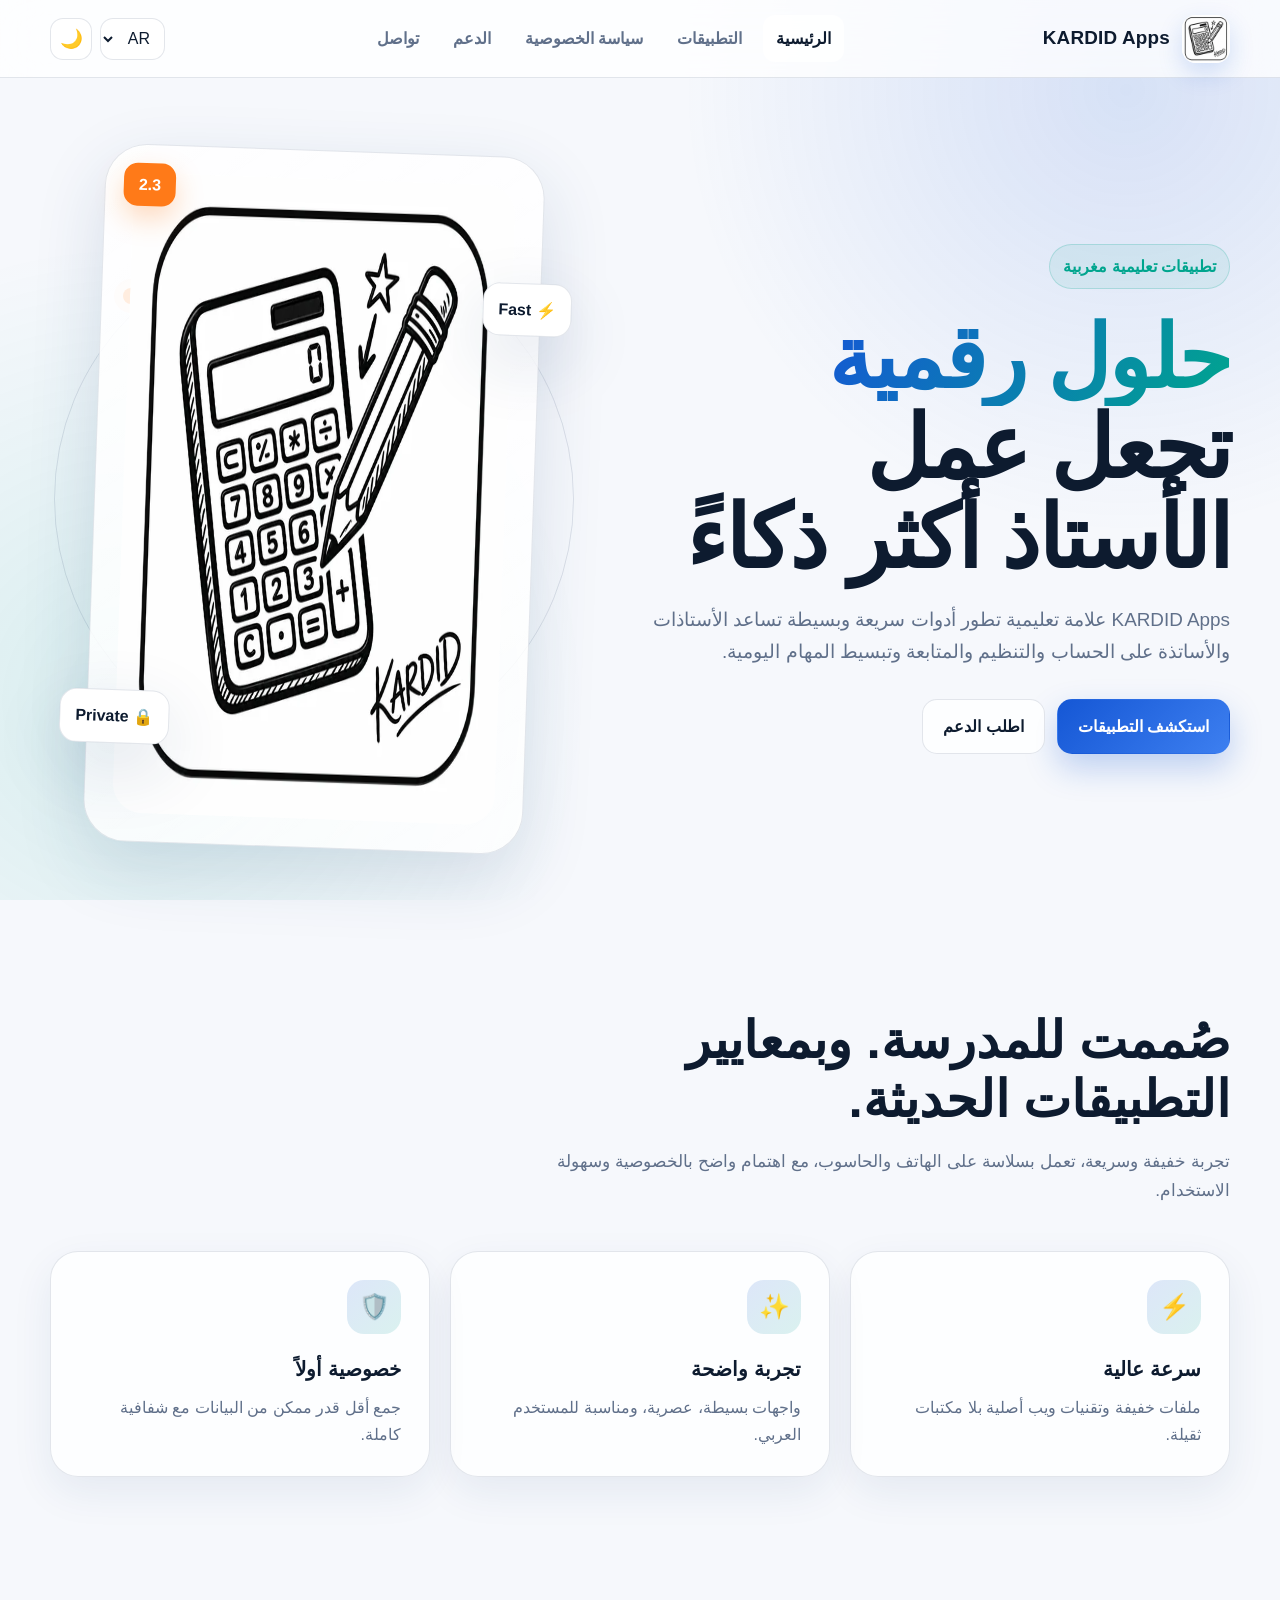
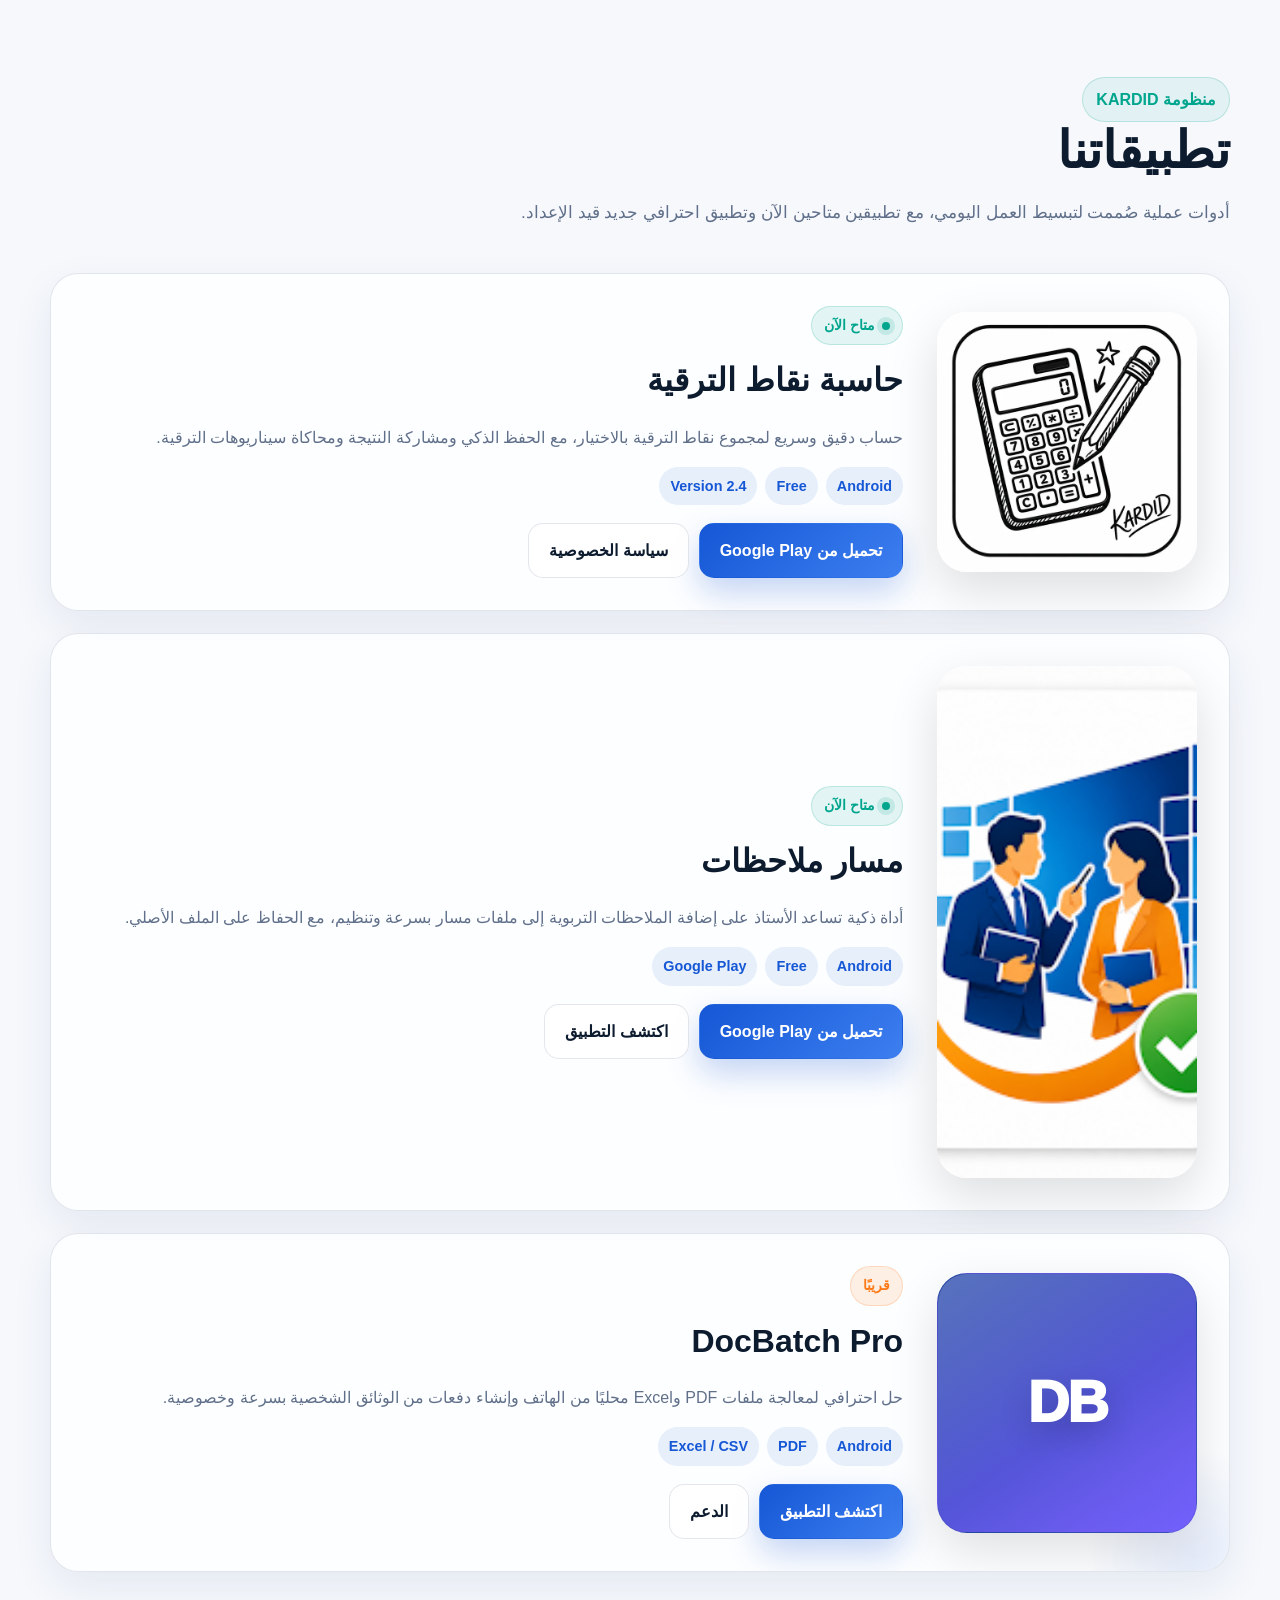
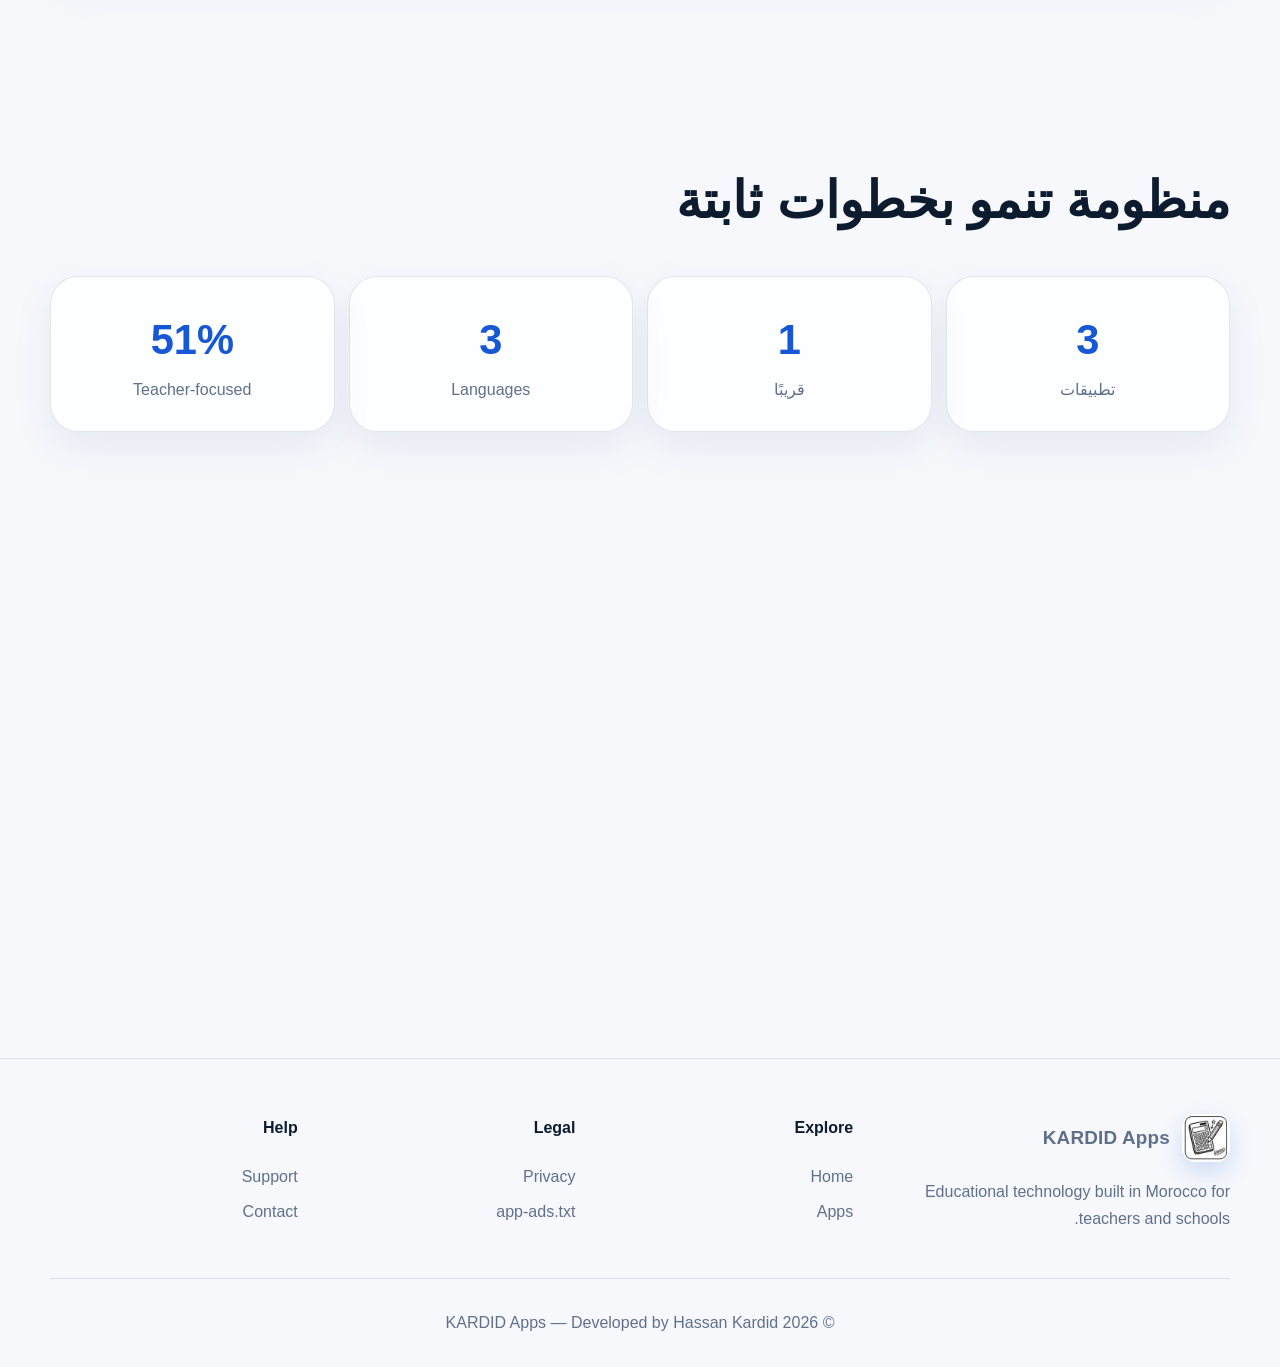
==== commit b83442ca: "Update Massar Molahadat as live app" ====
--- a/index.html
+++ b/index.html
@@ -1,5 +1,5 @@
-<!doctype html><html lang="ar" dir="rtl"><head><meta charset="utf-8"><meta name="viewport" content="width=device-width,initial-scale=1"><meta name="description" content="KARDID Apps develops smart educational applications for teachers and schools."><meta name="theme-color" content="#1557d5"><title>KARDID Apps — تطبيقات تعليمية ذكية</title><link rel="icon" href="assets/favicon.png"><link rel="preload" href="assets/kardid-icon.webp" as="image"><link rel="stylesheet" href="styles.css"><script defer src="script.js"></script></head><body><a class="skip-link" href="#main">Skip to content</a><header class="site-header"><div class="container nav"><a class="brand" href="index.html"><img src="assets/favicon.png" alt="KARDID Apps"><span>KARDID Apps</span></a><nav class="nav-links"><a class="active" href="index.html" data-i18n="home">الرئيسية</a><a href="#apps" data-i18n="apps">التطبيقات</a><a href="privacy.html" data-i18n="privacy">سياسة الخصوصية</a><a href="support.html" data-i18n="support">الدعم</a><a href="contact.html" data-i18n="contact">تواصل</a></nav><div class="nav-tools"><select id="languageSelect" class="lang-select" aria-label="Language"><option value="ar">AR</option><option value="fr">FR</option><option value="en">EN</option></select><button id="themeToggle" class="icon-btn" aria-label="Toggle theme">🌙</button><button id="menuToggle" class="icon-btn menu-btn" aria-label="Menu">☰</button></div></div></header><main id="main"><section class="hero"><div class="container hero-grid"><div><span class="eyebrow" data-i18n="badge">تطبيقات تعليمية مغربية</span><h1><span class="gradient-text" data-i18n="hero1">حلول رقمية</span><br><span data-i18n="hero2">تجعل عمل الأستاذ أكثر ذكاءً</span></h1><p data-i18n="heroP">KARDID Apps علامة تعليمية تطور أدوات سريعة وبسيطة تساعد الأستاذات والأساتذة على الحساب والتنظيم والمتابعة وتبسيط المهام اليومية.</p><div class="actions"><a class="btn btn-primary" href="#apps" data-i18n="explore">استكشف التطبيقات</a><a class="btn btn-secondary" href="support.html" data-i18n="ask">اطلب الدعم</a></div></div><div class="hero-visual"><div class="app-orbit"></div><div class="app-card"><span class="version-badge">2.3</span><img src="assets/kardid-icon.webp" alt="Promotion Points Calculator app icon" width="640" height="640"><span class="mini-badge badge-one">⚡ Fast</span><span class="mini-badge badge-two">🔒 Private</span></div></div></div></section><section class="section"><div class="container"><div class="section-head reveal"><h2 data-i18n="featuresTitle">صُممت للمدرسة. وبمعايير التطبيقات الحديثة.</h2><p data-i18n="featuresP">تجربة خفيفة وسريعة، تعمل بسلاسة على الهاتف والحاسوب، مع اهتمام واضح بالخصوصية وسهولة الاستخدام.</p></div><div class="grid-3"><article class="feature-card reveal"><div class="feature-icon">⚡</div><h3 data-i18n="f1">سرعة عالية</h3><p data-i18n="f1p">ملفات خفيفة وتقنيات ويب أصلية بلا مكتبات ثقيلة.</p></article><article class="feature-card reveal"><div class="feature-icon">✨</div><h3 data-i18n="f2">تجربة واضحة</h3><p data-i18n="f2p">واجهات بسيطة، عصرية، ومناسبة للمستخدم العربي.</p></article><article class="feature-card reveal"><div class="feature-icon">🛡️</div><h3 data-i18n="f3">خصوصية أولاً</h3><p data-i18n="f3p">جمع أقل قدر ممكن من البيانات مع شفافية كاملة.</p></article></div></div></section><section class="section" id="apps"><div class="container"><div class="section-head reveal"><span class="eyebrow" data-i18n="appsEyebrow">منظومة KARDID</span><h2 data-i18n="appsTitle">تطبيقاتنا</h2><p data-i18n="appsIntro">أدوات عملية صُممت لتبسيط العمل اليومي، مع تطبيقات جديدة قيد الإعداد.</p></div><div class="apps-stack">
+<!doctype html><html lang="ar" dir="rtl"><head><meta charset="utf-8"><meta name="viewport" content="width=device-width,initial-scale=1"><meta name="description" content="KARDID Apps develops smart educational applications for teachers and schools."><meta name="theme-color" content="#1557d5"><title>KARDID Apps — تطبيقات تعليمية ذكية</title><link rel="icon" href="assets/favicon.png"><link rel="preload" href="assets/kardid-icon.webp" as="image"><link rel="stylesheet" href="styles.css"><script defer src="script.js"></script></head><body><a class="skip-link" href="#main">Skip to content</a><header class="site-header"><div class="container nav"><a class="brand" href="index.html"><img src="assets/favicon.png" alt="KARDID Apps"><span>KARDID Apps</span></a><nav class="nav-links"><a class="active" href="index.html" data-i18n="home">الرئيسية</a><a href="#apps" data-i18n="apps">التطبيقات</a><a href="privacy.html" data-i18n="privacy">سياسة الخصوصية</a><a href="support.html" data-i18n="support">الدعم</a><a href="contact.html" data-i18n="contact">تواصل</a></nav><div class="nav-tools"><select id="languageSelect" class="lang-select" aria-label="Language"><option value="ar">AR</option><option value="fr">FR</option><option value="en">EN</option></select><button id="themeToggle" class="icon-btn" aria-label="Toggle theme">🌙</button><button id="menuToggle" class="icon-btn menu-btn" aria-label="Menu">☰</button></div></div></header><main id="main"><section class="hero"><div class="container hero-grid"><div><span class="eyebrow" data-i18n="badge">تطبيقات تعليمية مغربية</span><h1><span class="gradient-text" data-i18n="hero1">حلول رقمية</span><br><span data-i18n="hero2">تجعل عمل الأستاذ أكثر ذكاءً</span></h1><p data-i18n="heroP">KARDID Apps علامة تعليمية تطور أدوات سريعة وبسيطة تساعد الأستاذات والأساتذة على الحساب والتنظيم والمتابعة وتبسيط المهام اليومية.</p><div class="actions"><a class="btn btn-primary" href="#apps" data-i18n="explore">استكشف التطبيقات</a><a class="btn btn-secondary" href="support.html" data-i18n="ask">اطلب الدعم</a></div></div><div class="hero-visual"><div class="app-orbit"></div><div class="app-card"><span class="version-badge">2.3</span><img src="assets/kardid-icon.webp" alt="Promotion Points Calculator app icon" width="640" height="640"><span class="mini-badge badge-one">⚡ Fast</span><span class="mini-badge badge-two">🔒 Private</span></div></div></div></section><section class="section"><div class="container"><div class="section-head reveal"><h2 data-i18n="featuresTitle">صُممت للمدرسة. وبمعايير التطبيقات الحديثة.</h2><p data-i18n="featuresP">تجربة خفيفة وسريعة، تعمل بسلاسة على الهاتف والحاسوب، مع اهتمام واضح بالخصوصية وسهولة الاستخدام.</p></div><div class="grid-3"><article class="feature-card reveal"><div class="feature-icon">⚡</div><h3 data-i18n="f1">سرعة عالية</h3><p data-i18n="f1p">ملفات خفيفة وتقنيات ويب أصلية بلا مكتبات ثقيلة.</p></article><article class="feature-card reveal"><div class="feature-icon">✨</div><h3 data-i18n="f2">تجربة واضحة</h3><p data-i18n="f2p">واجهات بسيطة، عصرية، ومناسبة للمستخدم العربي.</p></article><article class="feature-card reveal"><div class="feature-icon">🛡️</div><h3 data-i18n="f3">خصوصية أولاً</h3><p data-i18n="f3p">جمع أقل قدر ممكن من البيانات مع شفافية كاملة.</p></article></div></div></section><section class="section" id="apps"><div class="container"><div class="section-head reveal"><span class="eyebrow" data-i18n="appsEyebrow">منظومة KARDID</span><h2 data-i18n="appsTitle">تطبيقاتنا</h2><p data-i18n="appsIntro">أدوات عملية صُممت لتبسيط العمل اليومي، مع تطبيقين متاحين الآن وتطبيق احترافي جديد قيد الإعداد.</p></div><div class="apps-stack">
 <article class="product-card reveal"><img src="assets/kardid-icon.webp" alt="حاسبة نقاط الترقية KARDID"><div><div class="product-topline"><span class="status-chip status-live" data-i18n="availableNow">متاح الآن</span></div><h3 data-i18n="productTitle">حاسبة نقاط الترقية</h3><p data-i18n="productP">حساب دقيق وسريع لمجموع نقاط الترقية بالاختيار، مع الحفظ الذكي ومشاركة النتيجة ومحاكاة سيناريوهات الترقية.</p><div class="chips"><span class="chip">Android</span><span class="chip">Free</span><span class="chip">Version 2.4</span></div><div class="product-actions"><a class="btn btn-primary" href="https://play.google.com/store/apps/details?id=com.kardid.tarqia.app" target="_blank" rel="noopener" data-i18n="download">تحميل من Google Play</a><a class="btn btn-secondary" href="privacy.html" data-i18n="privacy">سياسة الخصوصية</a></div></div></article>
-<article class="product-card reveal coming-card"><div class="app-logo-placeholder massar-mark" aria-hidden="true"><span>م</span></div><div><div class="product-topline"><span class="status-chip status-soon" data-i18n="comingSoon">قريبًا</span></div><h3 data-i18n="massarTitle">مسار ملاحظات</h3><p data-i18n="massarP">أداة ذكية تساعد الأستاذ على إضافة الملاحظات التربوية إلى ملفات مسار بسرعة وتنظيم، مع الحفاظ على الملف الأصلي.</p><div class="chips"><span class="chip">Android</span><span class="chip">Teachers</span><span class="chip" data-i18n="comingSoon">قريبًا</span></div><div class="product-actions"><a class="btn btn-primary btn-disabled" href="massar-molahadat.html" data-i18n="discoverApp">اكتشف التطبيق</a><a class="btn btn-secondary" href="support.html" data-i18n="support">الدعم</a></div></div></article>
+<article class="product-card reveal"><img src="assets/massar-molahadat.png" alt="أيقونة تطبيق Massar Molahadat" width="512" height="512" loading="lazy"><div><div class="product-topline"><span class="status-chip status-live" data-i18n="availableNow">متاح الآن</span></div><h3 data-i18n="massarTitle">مسار ملاحظات</h3><p data-i18n="massarP">أداة ذكية تساعد الأستاذ على إضافة الملاحظات التربوية إلى ملفات مسار بسرعة وتنظيم، مع الحفاظ على الملف الأصلي.</p><div class="chips"><span class="chip">Android</span><span class="chip">Free</span><span class="chip">Google Play</span></div><div class="product-actions"><a class="btn btn-primary" href="https://play.google.com/store/apps/details?id=com.kardid.massar_molahadat" target="_blank" rel="noopener" data-i18n="download">تحميل من Google Play</a><a class="btn btn-secondary" href="massar-molahadat.html" data-i18n="discoverApp">اكتشف التطبيق</a></div></div></article>
 <article class="product-card reveal coming-card"><div class="app-logo-placeholder docbatch-mark" aria-hidden="true"><span>DB</span></div><div><div class="product-topline"><span class="status-chip status-soon" data-i18n="comingSoon">قريبًا</span></div><h3 data-i18n="docbatchTitle">DocBatch Pro</h3><p data-i18n="docbatchP">حل احترافي لمعالجة ملفات PDF وExcel محليًا من الهاتف وإنشاء دفعات من الوثائق الشخصية بسرعة وخصوصية.</p><div class="chips"><span class="chip">Android</span><span class="chip">PDF</span><span class="chip">Excel / CSV</span></div><div class="product-actions"><a class="btn btn-primary btn-disabled" href="docbatch-pro.html" data-i18n="discoverApp">اكتشف التطبيق</a><a class="btn btn-secondary" href="support.html" data-i18n="support">الدعم</a></div></div></article>
-</div></div></section><section class="section"><div class="container"><div class="section-head reveal"><h2 data-i18n="statsTitle">منظومة تنمو بخطوات ثابتة</h2></div><div class="stats"><div class="stat glass-card reveal"><strong data-count="3">0</strong><span data-i18n="appsCountLabel">Apps</span></div><div class="stat glass-card reveal"><strong data-count="2">0</strong><span data-i18n="comingCountLabel">Coming soon</span></div><div class="stat glass-card reveal"><strong data-count="3">0</strong><span>Languages</span></div><div class="stat glass-card reveal"><strong data-count="100" data-suffix="%">0</strong><span>Teacher-focused</span></div></div></div></section><section class="section"><div class="container"><div class="cta reveal"><div><h2 data-i18n="ctaTitle">لديك فكرة تعليمية؟</h2><p data-i18n="ctaP">شاركنا اقتراحك وسنحوّله إلى أداة عملية تخدم الأسرة التعليمية.</p></div><a class="btn" href="contact.html" data-i18n="contactUs">تواصل معنا</a></div></div></section></main><footer class="site-footer"><div class="container"><div class="footer-grid"><div><a class="brand" href="index.html"><img src="assets/favicon.png" alt=""><span>KARDID Apps</span></a><p>Educational technology built in Morocco for teachers and schools.</p></div><div><h4>Explore</h4><div class="footer-links"><a href="index.html">Home</a><a href="#apps">Apps</a></div></div><div><h4>Legal</h4><div class="footer-links"><a href="privacy.html">Privacy</a><a href="app-ads.txt">app-ads.txt</a></div></div><div><h4>Help</h4><div class="footer-links"><a href="support.html">Support</a><a href="contact.html">Contact</a></div></div></div><div class="copyright">© <span id="year"></span> KARDID Apps — Developed by Hassan Kardid</div></div></footer></body></html>
+</div></div></section><section class="section"><div class="container"><div class="section-head reveal"><h2 data-i18n="statsTitle">منظومة تنمو بخطوات ثابتة</h2></div><div class="stats"><div class="stat glass-card reveal"><strong data-count="3">0</strong><span data-i18n="appsCountLabel">Apps</span></div><div class="stat glass-card reveal"><strong data-count="1">0</strong><span data-i18n="comingCountLabel">Coming soon</span></div><div class="stat glass-card reveal"><strong data-count="3">0</strong><span>Languages</span></div><div class="stat glass-card reveal"><strong data-count="100" data-suffix="%">0</strong><span>Teacher-focused</span></div></div></div></section><section class="section"><div class="container"><div class="cta reveal"><div><h2 data-i18n="ctaTitle">لديك فكرة تعليمية؟</h2><p data-i18n="ctaP">شاركنا اقتراحك وسنحوّله إلى أداة عملية تخدم الأسرة التعليمية.</p></div><a class="btn" href="contact.html" data-i18n="contactUs">تواصل معنا</a></div></div></section></main><footer class="site-footer"><div class="container"><div class="footer-grid"><div><a class="brand" href="index.html"><img src="assets/favicon.png" alt=""><span>KARDID Apps</span></a><p>Educational technology built in Morocco for teachers and schools.</p></div><div><h4>Explore</h4><div class="footer-links"><a href="index.html">Home</a><a href="#apps">Apps</a></div></div><div><h4>Legal</h4><div class="footer-links"><a href="privacy.html">Privacy</a><a href="app-ads.txt">app-ads.txt</a></div></div><div><h4>Help</h4><div class="footer-links"><a href="support.html">Support</a><a href="contact.html">Contact</a></div></div></div><div class="copyright">© <span id="year"></span> KARDID Apps — Developed by Hassan Kardid</div></div></footer></body></html>
--- a/styles.css
+++ b/styles.css
@@ -3,3 +3,8 @@
 *{box-sizing:border-box}html{scroll-behavior:smooth}body{margin:0;font-family:"Segoe UI",Tahoma,Arial,sans-serif;background:var(--bg);color:var(--text);line-height:1.7;overflow-x:hidden}body::before{content:"";position:fixed;inset:0;pointer-events:none;background:radial-gradient(circle at 88% 10%,rgba(21,87,213,.14),transparent 32%),radial-gradient(circle at 10% 78%,rgba(0,165,142,.12),transparent 34%);z-index:-2}a{color:inherit;text-decoration:none}img{max-width:100%;display:block}button,select,input,textarea{font:inherit}.container{width:min(var(--max),calc(100% - 32px));margin:auto}.site-header{position:sticky;top:0;z-index:50;height:var(--nav-h);display:flex;align-items:center;background:color-mix(in srgb,var(--surface-solid) 76%,transparent);backdrop-filter:blur(22px);border-bottom:1px solid var(--line)}.nav{display:flex;align-items:center;justify-content:space-between;gap:20px}.brand{display:flex;align-items:center;gap:12px;font-weight:900;letter-spacing:.2px}.brand img{width:48px;height:48px;border-radius:14px;box-shadow:0 10px 25px rgba(21,87,213,.18)}.brand span{font-size:1.18rem}.nav-links{display:flex;align-items:center;gap:8px}.nav-links a{padding:10px 13px;border-radius:12px;color:var(--muted);font-weight:700}.nav-links a:hover,.nav-links a.active{background:var(--surface);color:var(--text)}.nav-tools{display:flex;align-items:center;gap:8px}.icon-btn,.lang-select{height:42px;border:1px solid var(--line);background:var(--surface);color:var(--text);border-radius:13px;cursor:pointer}.icon-btn{width:42px;display:grid;place-items:center;font-size:1.15rem}.lang-select{padding:0 10px}.menu-btn{display:none}.hero{min-height:calc(100vh - var(--nav-h));display:grid;align-items:center;padding:72px 0 64px}.hero-grid{display:grid;grid-template-columns:1.05fr .95fr;gap:70px;align-items:center}.eyebrow{display:inline-flex;gap:8px;align-items:center;padding:8px 13px;border:1px solid rgba(0,165,142,.2);background:rgba(0,165,142,.08);color:var(--primary-2);border-radius:999px;font-weight:800}.hero h1{font-size:clamp(3rem,6.8vw,6.2rem);line-height:1.03;letter-spacing:-2px;margin:24px 0 22px}.gradient-text{background:linear-gradient(120deg,var(--primary),var(--primary-2));background-clip:text;-webkit-background-clip:text;color:transparent}.hero p{font-size:1.18rem;color:var(--muted);max-width:650px}.actions{display:flex;flex-wrap:wrap;gap:12px;margin-top:30px}.btn{display:inline-flex;align-items:center;justify-content:center;gap:9px;padding:13px 20px;border-radius:15px;font-weight:900;border:1px solid transparent;transition:.25s}.btn-primary{background:linear-gradient(135deg,var(--primary),#3d7ff0);color:#fff;box-shadow:0 14px 32px rgba(21,87,213,.25)}.btn-secondary{background:var(--surface);border-color:var(--line)}.btn:hover{transform:translateY(-2px)}.hero-visual{position:relative;display:grid;place-items:center}.app-orbit{position:absolute;width:520px;height:520px;border:1px solid var(--line);border-radius:50%;animation:spin 28s linear infinite}.app-orbit::after{content:"";position:absolute;width:16px;height:16px;background:var(--accent);border-radius:50%;top:48px;left:68px;box-shadow:0 0 0 9px rgba(255,122,24,.12)}.app-card{position:relative;width:min(440px,92%);padding:28px;border:1px solid var(--line);border-radius:42px;background:linear-gradient(145deg,color-mix(in srgb,var(--surface-solid) 88%,transparent),var(--surface));box-shadow:var(--shadow);transform:rotate(2deg);animation:float 6s ease-in-out infinite}.app-card img{border-radius:30px}.version-badge{position:absolute;top:18px;left:18px;background:var(--accent);color:#fff;padding:8px 15px;border-radius:14px;font-weight:900;box-shadow:0 12px 28px rgba(255,122,24,.28)}.mini-badge{position:absolute;background:var(--surface-solid);border:1px solid var(--line);box-shadow:var(--shadow);padding:12px 15px;border-radius:17px;font-weight:800}.badge-one{right:-32px;top:18%}.badge-two{left:-28px;bottom:14%}.section{padding:100px 0}.section-head{max-width:750px;margin-bottom:45px}.section-head h2{font-size:clamp(2rem,4vw,3.8rem);line-height:1.15;margin:0 0 14px}.section-head p{color:var(--muted);font-size:1.08rem}.grid-3{display:grid;grid-template-columns:repeat(3,1fr);gap:20px}.feature-card,.product-card,.glass-card{background:var(--surface);border:1px solid var(--line);border-radius:var(--radius);box-shadow:0 15px 40px rgba(30,63,110,.08)}.feature-card{padding:28px;transition:.3s}.feature-card:hover{transform:translateY(-8px);box-shadow:var(--shadow)}.feature-icon{width:54px;height:54px;border-radius:17px;display:grid;place-items:center;background:linear-gradient(135deg,rgba(21,87,213,.14),rgba(0,165,142,.14));font-size:1.55rem}.feature-card h3{margin:18px 0 8px;font-size:1.25rem}.feature-card p{color:var(--muted);margin:0}.product-card{display:grid;grid-template-columns:260px 1fr;gap:34px;padding:32px;align-items:center}.product-card img{border-radius:30px;box-shadow:0 18px 50px rgba(0,0,0,.13)}.product-card h3{font-size:2rem;margin:0 0 8px}.product-card p{color:var(--muted)}.chips{display:flex;flex-wrap:wrap;gap:8px;margin:16px 0}.chip{padding:7px 11px;border-radius:999px;background:rgba(21,87,213,.09);color:var(--primary);font-weight:800;font-size:.9rem}.stats{display:grid;grid-template-columns:repeat(4,1fr);gap:14px}.stat{padding:28px;text-align:center}.stat strong{display:block;font-size:2.6rem;color:var(--primary)}.stat span{color:var(--muted)}.cta{padding:55px;border-radius:38px;background:linear-gradient(130deg,#0d48bd,#008f7d);color:#fff;display:flex;justify-content:space-between;gap:30px;align-items:center;box-shadow:0 24px 70px rgba(21,87,213,.26)}.cta h2{font-size:clamp(2rem,4vw,3.4rem);margin:0}.cta p{opacity:.86}.cta .btn{background:#fff;color:#123}.page-hero{padding:75px 0 45px}.page-hero h1{font-size:clamp(2.7rem,5vw,4.8rem);margin:0 0 15px}.page-hero p{color:var(--muted);font-size:1.1rem;max-width:760px}.content-card{padding:36px;margin-bottom:26px}.content-card h2,.content-card h3{margin-top:0}.content-card p,.content-card li{color:var(--muted)}.support-grid{display:grid;grid-template-columns:repeat(2,1fr);gap:20px}.contact-form{display:grid;gap:14px}.field{display:grid;gap:7px}.field input,.field textarea{border:1px solid var(--line);background:var(--surface-solid);color:var(--text);border-radius:14px;padding:13px 15px}.field textarea{min-height:150px;resize:vertical}.site-footer{padding:55px 0 30px;border-top:1px solid var(--line);margin-top:70px}.footer-grid{display:grid;grid-template-columns:1.4fr repeat(3,1fr);gap:30px}.footer-grid h4{margin-top:0}.footer-grid p,.footer-grid a{color:var(--muted)}.footer-links{display:grid;gap:8px}.copyright{text-align:center;color:var(--muted);padding-top:30px;margin-top:30px;border-top:1px solid var(--line)}.reveal{opacity:0;transform:translateY(28px);transition:opacity .75s ease,transform .75s ease}.reveal.is-visible{opacity:1;transform:none}.skip-link{position:absolute;top:-100px;left:20px;background:var(--primary);color:white;padding:10px;z-index:100}.skip-link:focus{top:15px}@keyframes float{0%,100%{transform:translateY(0) rotate(2deg)}50%{transform:translateY(-15px) rotate(-1deg)}}@keyframes spin{to{transform:rotate(360deg)}}@media(max-width:900px){.nav-links{display:none;position:absolute;top:var(--nav-h);left:16px;right:16px;flex-direction:column;align-items:stretch;padding:14px;background:var(--surface-solid);border:1px solid var(--line);border-radius:20px;box-shadow:var(--shadow)}.nav-links.open{display:flex}.menu-btn{display:grid}.hero-grid{grid-template-columns:1fr;text-align:center}.hero p{margin-inline:auto}.actions{justify-content:center}.hero-visual{margin-top:20px}.grid-3,.stats{grid-template-columns:repeat(2,1fr)}.product-card{grid-template-columns:1fr;text-align:center}.product-card img{max-width:280px;margin:auto}.footer-grid{grid-template-columns:1fr 1fr}.cta{flex-direction:column;text-align:center}.support-grid{grid-template-columns:1fr}}@media(max-width:600px){.container{width:min(100% - 22px,var(--max))}.hero{padding-top:38px}.hero h1{font-size:3.2rem}.app-orbit{width:330px;height:330px}.mini-badge{display:none}.section{padding:72px 0}.grid-3,.stats,.footer-grid{grid-template-columns:1fr}.product-card{padding:22px}.content-card{padding:24px}.nav .brand span{display:none}.lang-select{max-width:78px}.cta{padding:34px 22px}}@media(prefers-reduced-motion:reduce){*,*::before,*::after{animation-duration:.001ms!important;animation-iteration-count:1!important;scroll-behavior:auto!important;transition-duration:.001ms!important}.reveal{opacity:1;transform:none}}
 
 .apps-stack{display:grid;gap:22px}.product-topline{display:flex;align-items:center;gap:10px;margin-bottom:8px}.status-chip{display:inline-flex;align-items:center;gap:7px;padding:7px 12px;border-radius:999px;font-weight:900;font-size:.86rem}.status-live{background:rgba(0,165,142,.11);color:var(--primary-2);border:1px solid rgba(0,165,142,.18)}.status-live::before{content:"";width:8px;height:8px;border-radius:50%;background:currentColor;box-shadow:0 0 0 5px color-mix(in srgb,currentColor 14%,transparent)}.status-soon{background:rgba(255,122,24,.11);color:var(--accent);border:1px solid rgba(255,122,24,.2)}.coming-card{position:relative;overflow:hidden}.coming-card::after{content:"";position:absolute;inset:auto -80px -100px auto;width:230px;height:230px;border-radius:50%;background:radial-gradient(circle,rgba(21,87,213,.10),transparent 68%);pointer-events:none}.app-logo-placeholder{width:260px;aspect-ratio:1;border-radius:30px;display:grid;place-items:center;box-shadow:0 18px 50px rgba(0,0,0,.12);border:1px solid var(--line);position:relative;overflow:hidden}.app-logo-placeholder::before{content:"";position:absolute;inset:0;background:linear-gradient(145deg,rgba(255,255,255,.24),transparent 55%)}.app-logo-placeholder span{position:relative;z-index:1;font-size:4.6rem;font-weight:1000;letter-spacing:-3px;color:#fff;text-shadow:0 12px 30px rgba(0,0,0,.18)}.massar-mark{background:linear-gradient(145deg,#136f63,#20b486)}.docbatch-mark{background:linear-gradient(145deg,#2447a8,#7b61ff)}.docbatch-mark span{font-size:3.6rem;letter-spacing:-2px}.product-actions{display:flex;flex-wrap:wrap;gap:10px;margin-top:18px}.btn-disabled{background:linear-gradient(135deg,var(--primary),#3d7ff0);color:#fff}.app-detail-hero{display:grid;grid-template-columns:220px 1fr;gap:34px;align-items:center}.app-detail-hero .app-logo-placeholder{width:220px}.coming-note{padding:18px 20px;border-radius:18px;background:rgba(255,122,24,.08);border:1px solid rgba(255,122,24,.18);color:var(--muted);font-weight:700}.feature-list{display:grid;grid-template-columns:repeat(3,1fr);gap:14px;margin-top:22px}.mini-feature{padding:20px;border:1px solid var(--line);border-radius:20px;background:var(--surface)}@media(max-width:900px){.app-detail-hero{grid-template-columns:1fr;text-align:center}.app-detail-hero .app-logo-placeholder{margin:auto}.feature-list{grid-template-columns:1fr 1fr}}@media(max-width:600px){.app-logo-placeholder{width:min(280px,100%);margin:auto}.product-actions{justify-content:center}.feature-list{grid-template-columns:1fr}}
+
+.app-detail-icon{width:220px;aspect-ratio:1;object-fit:cover;border-radius:32px;border:1px solid var(--line);box-shadow:0 20px 55px rgba(0,0,0,.14)}
+.detail-store-actions{margin-top:22px}
+.product-card>img{aspect-ratio:1;object-fit:cover;width:100%;max-width:260px}
+@media(max-width:900px){.app-detail-icon{margin:auto}.product-card>img{max-width:280px;margin:auto}}
